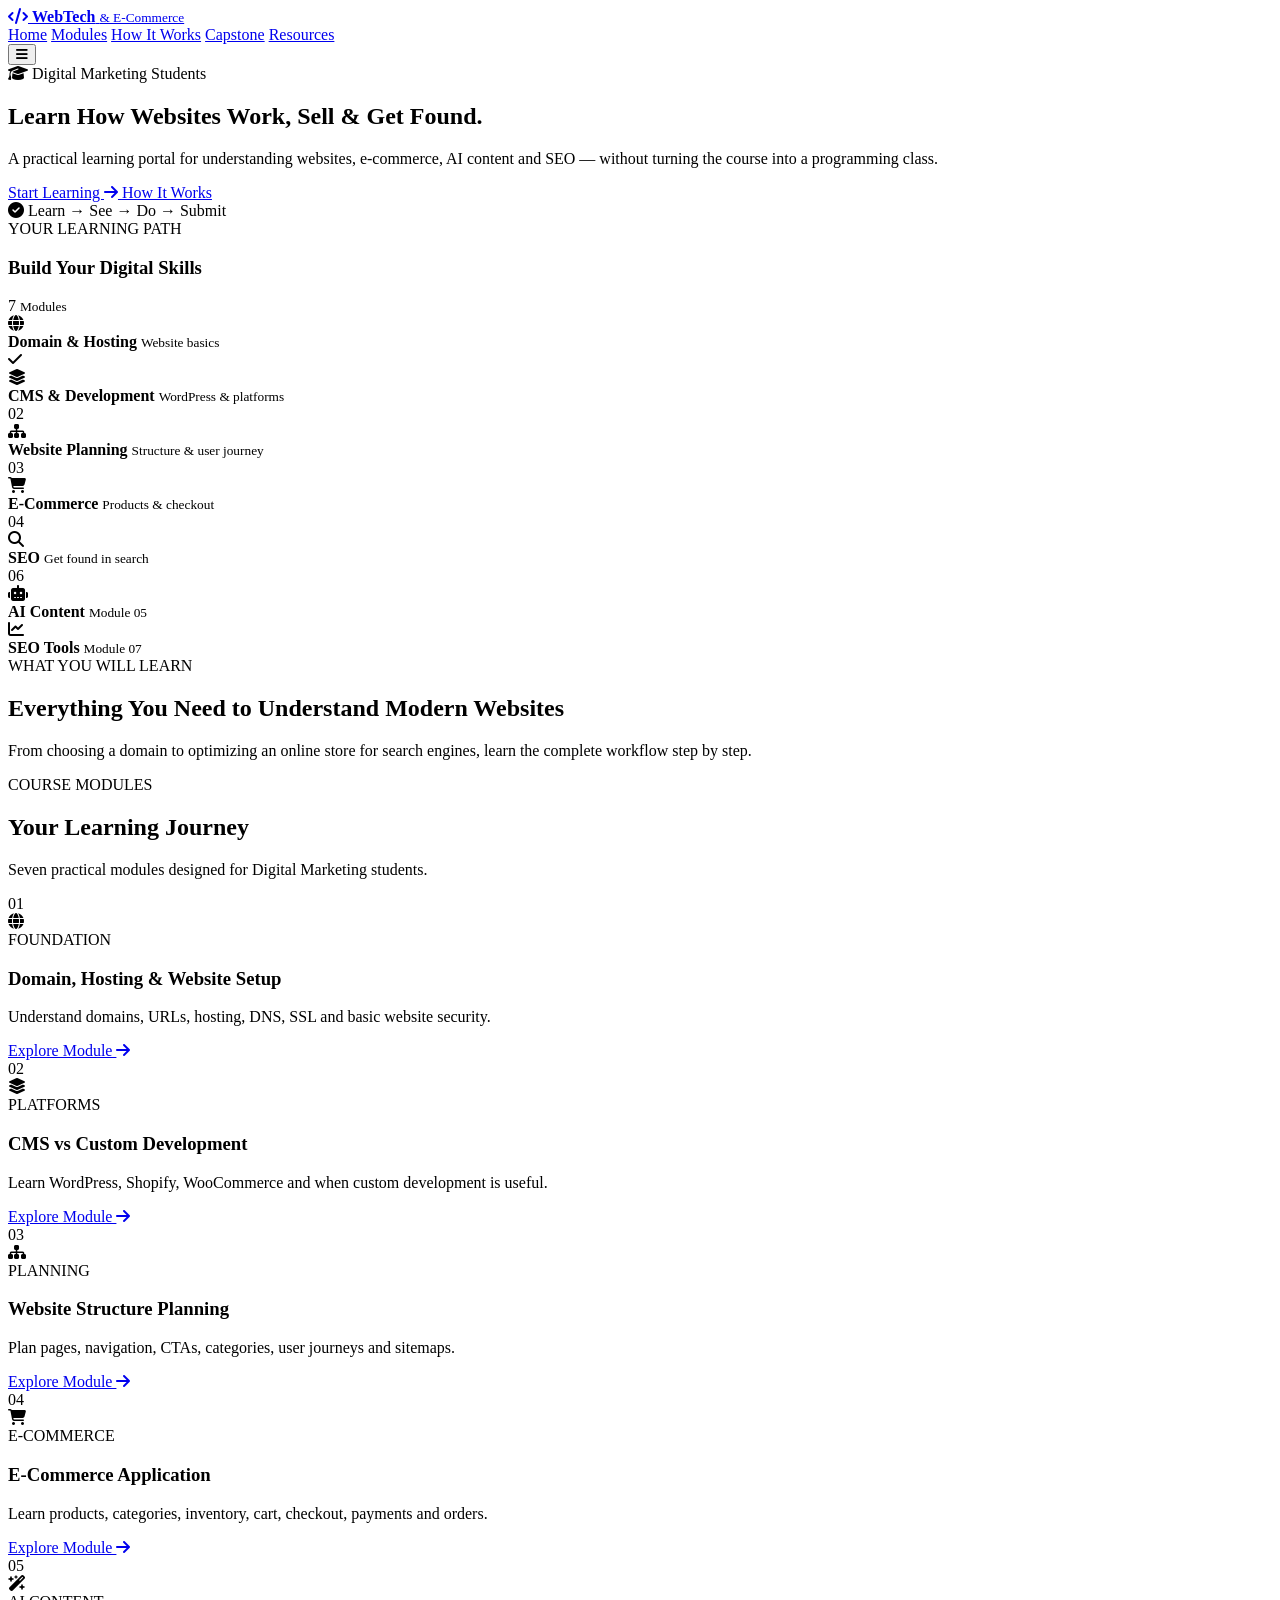
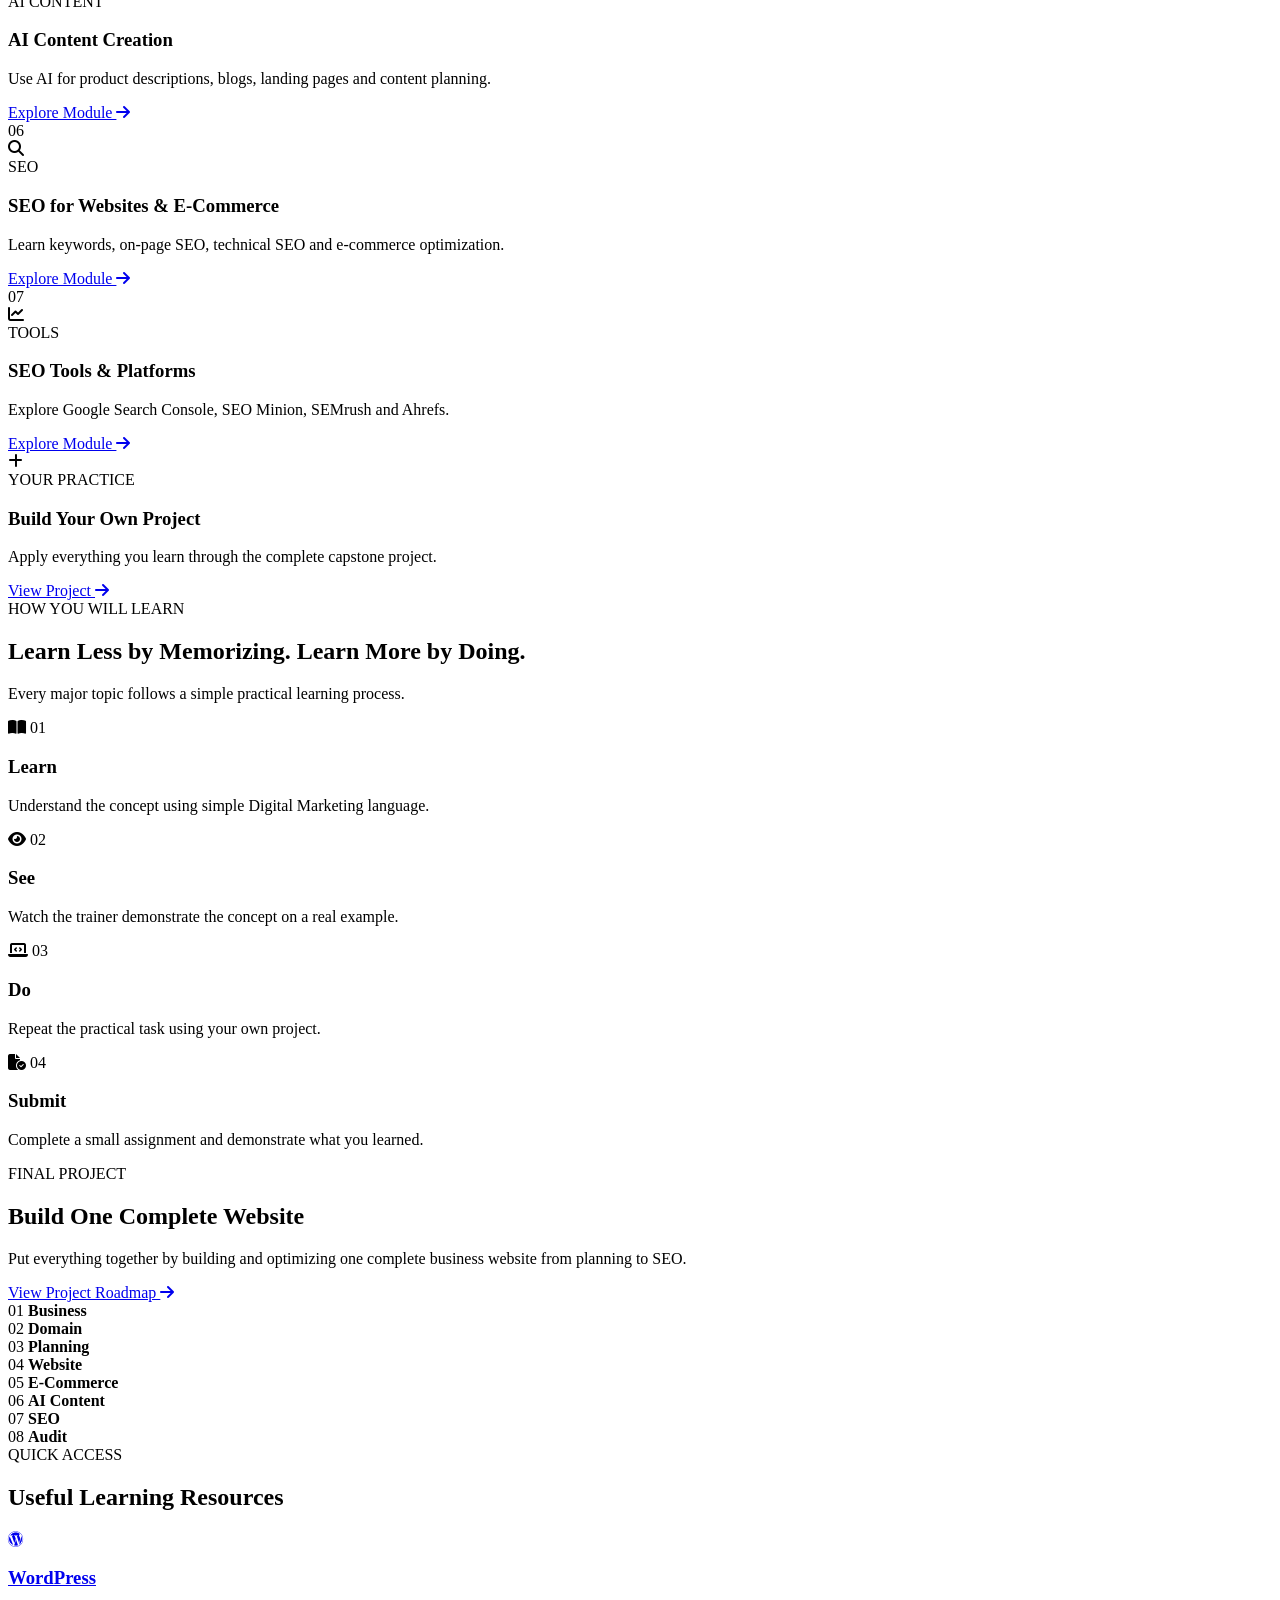
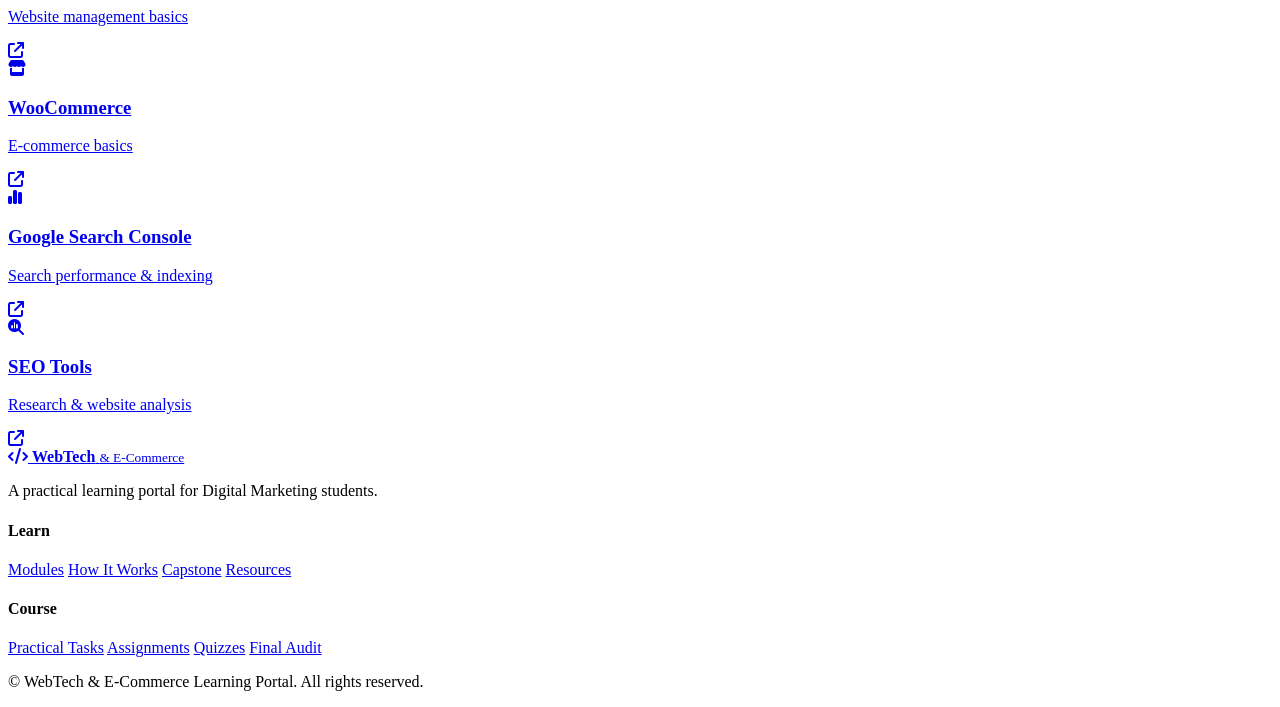
==== index.html @ 753f2073 "Add index.html for Digital Marketing Learning Portal This commit adds a new HTML file for a Digital " ====
<!DOCTYPE html>
<html lang="en">

<head>
    <meta charset="UTF-8">
    <meta name="viewport" content="width=device-width, initial-scale=1.0">

    <title>Web Technologies & E-Commerce | Digital Marketing Learning Portal</title>

    <meta name="description"
        content="A practical learning portal for Digital Marketing students covering Web Technologies, E-Commerce, AI Content, SEO and SEO Tools.">

    <meta name="keywords"
        content="web technologies, e-commerce, digital marketing, SEO, WordPress, WooCommerce, AI content">

    <meta name="author" content="Digital Marketing Training">

    <link rel="stylesheet" href="mystyle.css">

    <!-- Google Font -->
    <link rel="preconnect" href="https://fonts.googleapis.com">
    <link rel="preconnect" href="https://fonts.gstatic.com" crossorigin>
    <link
        href="https://fonts.googleapis.com/css2?family=DM+Sans:wght@400;500;600;700&family=Manrope:wght@600;700;800&display=swap"
        rel="stylesheet">

    <!-- Icons -->
    <link rel="stylesheet"
        href="https://cdnjs.cloudflare.com/ajax/libs/font-awesome/6.5.2/css/all.min.css">

</head>

<body>

    <!-- =========================
         HEADER
    ========================== -->

    <header class="site-header">

        <div class="container nav-container">

            <a href="index.html" class="logo">
                <span class="logo-icon">
                    <i class="fa-solid fa-code"></i>
                </span>

                <span>
                    <strong>WebTech</strong>
                    <small>& E-Commerce</small>
                </span>
            </a>

            <nav class="main-nav" id="mainNav">

                <a href="#home" class="active">Home</a>
                <a href="#modules">Modules</a>
                <a href="#learning-flow">How It Works</a>
                <a href="#capstone">Capstone</a>
                <a href="#resources">Resources</a>

            </nav>

            <button class="menu-toggle" id="menuToggle" aria-label="Open menu">
                <i class="fa-solid fa-bars"></i>
            </button>

        </div>

    </header>


    <main>

        <!-- =========================
             HERO
        ========================== -->

        <section class="hero" id="home">

            <div class="container hero-grid">

                <div class="hero-content">

                    <div class="eyebrow">
                        <i class="fa-solid fa-graduation-cap"></i>
                        Digital Marketing Students
                    </div>

                    <h1>
                        Learn How Websites
                        <span>Work, Sell & Get Found.</span>
                    </h1>

                    <p class="hero-description">
                        A practical learning portal for understanding websites,
                        e-commerce, AI content and SEO — without turning the
                        course into a programming class.
                    </p>

                    <div class="hero-buttons">

                        <a href="#modules" class="btn btn-primary">
                            Start Learning
                            <i class="fa-solid fa-arrow-right"></i>
                        </a>

                        <a href="#learning-flow" class="btn btn-secondary">
                            How It Works
                        </a>

                    </div>

                    <div class="hero-note">
                        <i class="fa-solid fa-circle-check"></i>
                        Learn → See → Do → Submit
                    </div>

                </div>


                <!-- Learning visual -->

                <div class="hero-visual">

                    <div class="learning-card">

                        <div class="card-top">

                            <div>
                                <span class="small-label">YOUR LEARNING PATH</span>
                                <h3>Build Your Digital Skills</h3>
                            </div>

                            <div class="progress-circle">
                                <span>7</span>
                                <small>Modules</small>
                            </div>

                        </div>


                        <div class="path-list">

                            <div class="path-item completed">
                                <span class="path-icon">
                                    <i class="fa-solid fa-globe"></i>
                                </span>

                                <div>
                                    <strong>Domain & Hosting</strong>
                                    <small>Website basics</small>
                                </div>

                                <i class="fa-solid fa-check status-icon"></i>
                            </div>


                            <div class="path-item">
                                <span class="path-icon">
                                    <i class="fa-solid fa-layer-group"></i>
                                </span>

                                <div>
                                    <strong>CMS & Development</strong>
                                    <small>WordPress & platforms</small>
                                </div>

                                <span class="number">02</span>
                            </div>


                            <div class="path-item">
                                <span class="path-icon">
                                    <i class="fa-solid fa-sitemap"></i>
                                </span>

                                <div>
                                    <strong>Website Planning</strong>
                                    <small>Structure & user journey</small>
                                </div>

                                <span class="number">03</span>
                            </div>


                            <div class="path-item">
                                <span class="path-icon">
                                    <i class="fa-solid fa-cart-shopping"></i>
                                </span>

                                <div>
                                    <strong>E-Commerce</strong>
                                    <small>Products & checkout</small>
                                </div>

                                <span class="number">04</span>
                            </div>


                            <div class="path-item">
                                <span class="path-icon">
                                    <i class="fa-solid fa-magnifying-glass"></i>
                                </span>

                                <div>
                                    <strong>SEO</strong>
                                    <small>Get found in search</small>
                                </div>

                                <span class="number">06</span>
                            </div>

                        </div>

                    </div>

                    <div class="floating-card floating-card-one">
                        <i class="fa-solid fa-robot"></i>
                        <div>
                            <strong>AI Content</strong>
                            <small>Module 05</small>
                        </div>
                    </div>

                    <div class="floating-card floating-card-two">
                        <i class="fa-solid fa-chart-line"></i>
                        <div>
                            <strong>SEO Tools</strong>
                            <small>Module 07</small>
                        </div>
                    </div>

                </div>

            </div>

        </section>


        <!-- =========================
             INTRO
        ========================== -->

        <section class="intro-section">

            <div class="container">

                <div class="section-heading centered">

                    <span class="section-label">WHAT YOU WILL LEARN</span>

                    <h2>
                        Everything You Need to Understand
                        <span>Modern Websites</span>
                    </h2>

                    <p>
                        From choosing a domain to optimizing an online store
                        for search engines, learn the complete workflow
                        step by step.
                    </p>

                </div>

            </div>

        </section>


        <!-- =========================
             MODULES
        ========================== -->

        <section class="modules-section" id="modules">

            <div class="container">

                <div class="section-heading">

                    <div>
                        <span class="section-label">COURSE MODULES</span>

                        <h2>
                            Your Learning
                            <span>Journey</span>
                        </h2>
                    </div>

                    <p>
                        Seven practical modules designed for Digital Marketing
                        students.
                    </p>

                </div>


                <div class="modules-grid">


                    <!-- Module 01 -->

                    <article class="module-card">

                        <div class="module-number">01</div>

                        <div class="module-icon blue">
                            <i class="fa-solid fa-globe"></i>
                        </div>

                        <span class="module-tag">FOUNDATION</span>

                        <h3>Domain, Hosting & Website Setup</h3>

                        <p>
                            Understand domains, URLs, hosting, DNS, SSL
                            and basic website security.
                        </p>

                        <a href="#" class="module-link">
                            Explore Module
                            <i class="fa-solid fa-arrow-right"></i>
                        </a>

                    </article>


                    <!-- Module 02 -->

                    <article class="module-card">

                        <div class="module-number">02</div>

                        <div class="module-icon purple">
                            <i class="fa-solid fa-layer-group"></i>
                        </div>

                        <span class="module-tag">PLATFORMS</span>

                        <h3>CMS vs Custom Development</h3>

                        <p>
                            Learn WordPress, Shopify, WooCommerce and
                            when custom development is useful.
                        </p>

                        <a href="#" class="module-link">
                            Explore Module
                            <i class="fa-solid fa-arrow-right"></i>
                        </a>

                    </article>


                    <!-- Module 03 -->

                    <article class="module-card">

                        <div class="module-number">03</div>

                        <div class="module-icon green">
                            <i class="fa-solid fa-sitemap"></i>
                        </div>

                        <span class="module-tag">PLANNING</span>

                        <h3>Website Structure Planning</h3>

                        <p>
                            Plan pages, navigation, CTAs, categories,
                            user journeys and sitemaps.
                        </p>

                        <a href="#" class="module-link">
                            Explore Module
                            <i class="fa-solid fa-arrow-right"></i>
                        </a>

                    </article>


                    <!-- Module 04 -->

                    <article class="module-card">

                        <div class="module-number">04</div>

                        <div class="module-icon orange">
                            <i class="fa-solid fa-cart-shopping"></i>
                        </div>

                        <span class="module-tag">E-COMMERCE</span>

                        <h3>E-Commerce Application</h3>

                        <p>
                            Learn products, categories, inventory, cart,
                            checkout, payments and orders.
                        </p>

                        <a href="#" class="module-link">
                            Explore Module
                            <i class="fa-solid fa-arrow-right"></i>
                        </a>

                    </article>


                    <!-- Module 05 -->

                    <article class="module-card">

                        <div class="module-number">05</div>

                        <div class="module-icon pink">
                            <i class="fa-solid fa-wand-magic-sparkles"></i>
                        </div>

                        <span class="module-tag">AI CONTENT</span>

                        <h3>AI Content Creation</h3>

                        <p>
                            Use AI for product descriptions, blogs,
                            landing pages and content planning.
                        </p>

                        <a href="#" class="module-link">
                            Explore Module
                            <i class="fa-solid fa-arrow-right"></i>
                        </a>

                    </article>


                    <!-- Module 06 -->

                    <article class="module-card">

                        <div class="module-number">06</div>

                        <div class="module-icon teal">
                            <i class="fa-solid fa-magnifying-glass"></i>
                        </div>

                        <span class="module-tag">SEO</span>

                        <h3>SEO for Websites & E-Commerce</h3>

                        <p>
                            Learn keywords, on-page SEO, technical SEO
                            and e-commerce optimization.
                        </p>

                        <a href="#" class="module-link">
                            Explore Module
                            <i class="fa-solid fa-arrow-right"></i>
                        </a>

                    </article>


                    <!-- Module 07 -->

                    <article class="module-card">

                        <div class="module-number">07</div>

                        <div class="module-icon dark-blue">
                            <i class="fa-solid fa-chart-line"></i>
                        </div>

                        <span class="module-tag">TOOLS</span>

                        <h3>SEO Tools & Platforms</h3>

                        <p>
                            Explore Google Search Console, SEO Minion,
                            SEMrush and Ahrefs.
                        </p>

                        <a href="#" class="module-link">
                            Explore Module
                            <i class="fa-solid fa-arrow-right"></i>
                        </a>

                    </article>


                    <!-- Coming Soon -->

                    <article class="module-card coming-soon">

                        <div class="module-icon light">
                            <i class="fa-solid fa-plus"></i>
                        </div>

                        <span class="module-tag">YOUR PRACTICE</span>

                        <h3>Build Your Own Project</h3>

                        <p>
                            Apply everything you learn through the
                            complete capstone project.
                        </p>

                        <a href="#capstone" class="module-link">
                            View Project
                            <i class="fa-solid fa-arrow-right"></i>
                        </a>

                    </article>

                </div>

            </div>

        </section>


        <!-- =========================
             LEARNING FLOW
        ========================== -->

        <section class="learning-flow" id="learning-flow">

            <div class="container">

                <div class="section-heading centered">

                    <span class="section-label">HOW YOU WILL LEARN</span>

                    <h2>
                        Learn Less by Memorizing.
                        <span>Learn More by Doing.</span>
                    </h2>

                    <p>
                        Every major topic follows a simple practical
                        learning process.
                    </p>

                </div>


                <div class="flow-grid">

                    <div class="flow-item">

                        <div class="flow-icon">
                            <i class="fa-solid fa-book-open"></i>
                            <span>01</span>
                        </div>

                        <h3>Learn</h3>

                        <p>
                            Understand the concept using simple
                            Digital Marketing language.
                        </p>

                    </div>


                    <div class="flow-line"></div>


                    <div class="flow-item">

                        <div class="flow-icon">
                            <i class="fa-solid fa-eye"></i>
                            <span>02</span>
                        </div>

                        <h3>See</h3>

                        <p>
                            Watch the trainer demonstrate the
                            concept on a real example.
                        </p>

                    </div>


                    <div class="flow-line"></div>


                    <div class="flow-item">

                        <div class="flow-icon">
                            <i class="fa-solid fa-laptop-code"></i>
                            <span>03</span>
                        </div>

                        <h3>Do</h3>

                        <p>
                            Repeat the practical task using
                            your own project.
                        </p>

                    </div>


                    <div class="flow-line"></div>


                    <div class="flow-item">

                        <div class="flow-icon">
                            <i class="fa-solid fa-file-circle-check"></i>
                            <span>04</span>
                        </div>

                        <h3>Submit</h3>

                        <p>
                            Complete a small assignment and
                            demonstrate what you learned.
                        </p>

                    </div>

                </div>

            </div>

        </section>


        <!-- =========================
             CAPSTONE
        ========================== -->

        <section class="capstone-section" id="capstone">

            <div class="container">

                <div class="capstone-box">

                    <div class="capstone-content">

                        <span class="section-label">
                            FINAL PROJECT
                        </span>

                        <h2>
                            Build One Complete
                            <span>Website</span>
                        </h2>

                        <p>
                            Put everything together by building and
                            optimizing one complete business website
                            from planning to SEO.
                        </p>

                        <a href="#" class="btn btn-primary">
                            View Project Roadmap
                            <i class="fa-solid fa-arrow-right"></i>
                        </a>

                    </div>


                    <div class="roadmap">

                        <div class="roadmap-item active">
                            <span>01</span>
                            <strong>Business</strong>
                        </div>

                        <div class="roadmap-item">
                            <span>02</span>
                            <strong>Domain</strong>
                        </div>

                        <div class="roadmap-item">
                            <span>03</span>
                            <strong>Planning</strong>
                        </div>

                        <div class="roadmap-item">
                            <span>04</span>
                            <strong>Website</strong>
                        </div>

                        <div class="roadmap-item">
                            <span>05</span>
                            <strong>E-Commerce</strong>
                        </div>

                        <div class="roadmap-item">
                            <span>06</span>
                            <strong>AI Content</strong>
                        </div>

                        <div class="roadmap-item">
                            <span>07</span>
                            <strong>SEO</strong>
                        </div>

                        <div class="roadmap-item">
                            <span>08</span>
                            <strong>Audit</strong>
                        </div>

                    </div>

                </div>

            </div>

        </section>


        <!-- =========================
             RESOURCES
        ========================== -->

        <section class="resources-section" id="resources">

            <div class="container">

                <div class="section-heading centered">

                    <span class="section-label">QUICK ACCESS</span>

                    <h2>
                        Useful Learning
                        <span>Resources</span>
                    </h2>

                </div>


                <div class="resources-grid">

                    <a href="#" class="resource-card">

                        <div class="resource-icon">
                            <i class="fa-brands fa-wordpress"></i>
                        </div>

                        <div>
                            <h3>WordPress</h3>
                            <p>Website management basics</p>
                        </div>

                        <i class="fa-solid fa-arrow-up-right-from-square"></i>

                    </a>


                    <a href="#" class="resource-card">

                        <div class="resource-icon">
                            <i class="fa-solid fa-store"></i>
                        </div>

                        <div>
                            <h3>WooCommerce</h3>
                            <p>E-commerce basics</p>
                        </div>

                        <i class="fa-solid fa-arrow-up-right-from-square"></i>

                    </a>


                    <a href="#" class="resource-card">

                        <div class="resource-icon">
                            <i class="fa-solid fa-chart-simple"></i>
                        </div>

                        <div>
                            <h3>Google Search Console</h3>
                            <p>Search performance & indexing</p>
                        </div>

                        <i class="fa-solid fa-arrow-up-right-from-square"></i>

                    </a>


                    <a href="#" class="resource-card">

                        <div class="resource-icon">
                            <i class="fa-solid fa-magnifying-glass-chart"></i>
                        </div>

                        <div>
                            <h3>SEO Tools</h3>
                            <p>Research & website analysis</p>
                        </div>

                        <i class="fa-solid fa-arrow-up-right-from-square"></i>

                    </a>

                </div>

            </div>

        </section>

    </main>


    <!-- =========================
         FOOTER
    ========================== -->

    <footer class="site-footer">

        <div class="container footer-content">

            <div class="footer-brand">

                <a href="index.html" class="logo">

                    <span class="logo-icon">
                        <i class="fa-solid fa-code"></i>
                    </span>

                    <span>
                        <strong>WebTech</strong>
                        <small>& E-Commerce</small>
                    </span>

                </a>

                <p>
                    A practical learning portal for Digital Marketing
                    students.
                </p>

            </div>


            <div class="footer-links">

                <h4>Learn</h4>

                <a href="#modules">Modules</a>
                <a href="#learning-flow">How It Works</a>
                <a href="#capstone">Capstone</a>
                <a href="#resources">Resources</a>

            </div>


            <div class="footer-links">

                <h4>Course</h4>

                <a href="#">Practical Tasks</a>
                <a href="#">Assignments</a>
                <a href="#">Quizzes</a>
                <a href="#">Final Audit</a>

            </div>

        </div>


        <div class="footer-bottom">

            <div class="container">

                <p>
                    © <span id="currentYear"></span>
                    WebTech & E-Commerce Learning Portal.
                    All rights reserved.
                </p>

            </div>

        </div>

    </footer>


    <script src="myscript.js"></script>

</body>

</html>
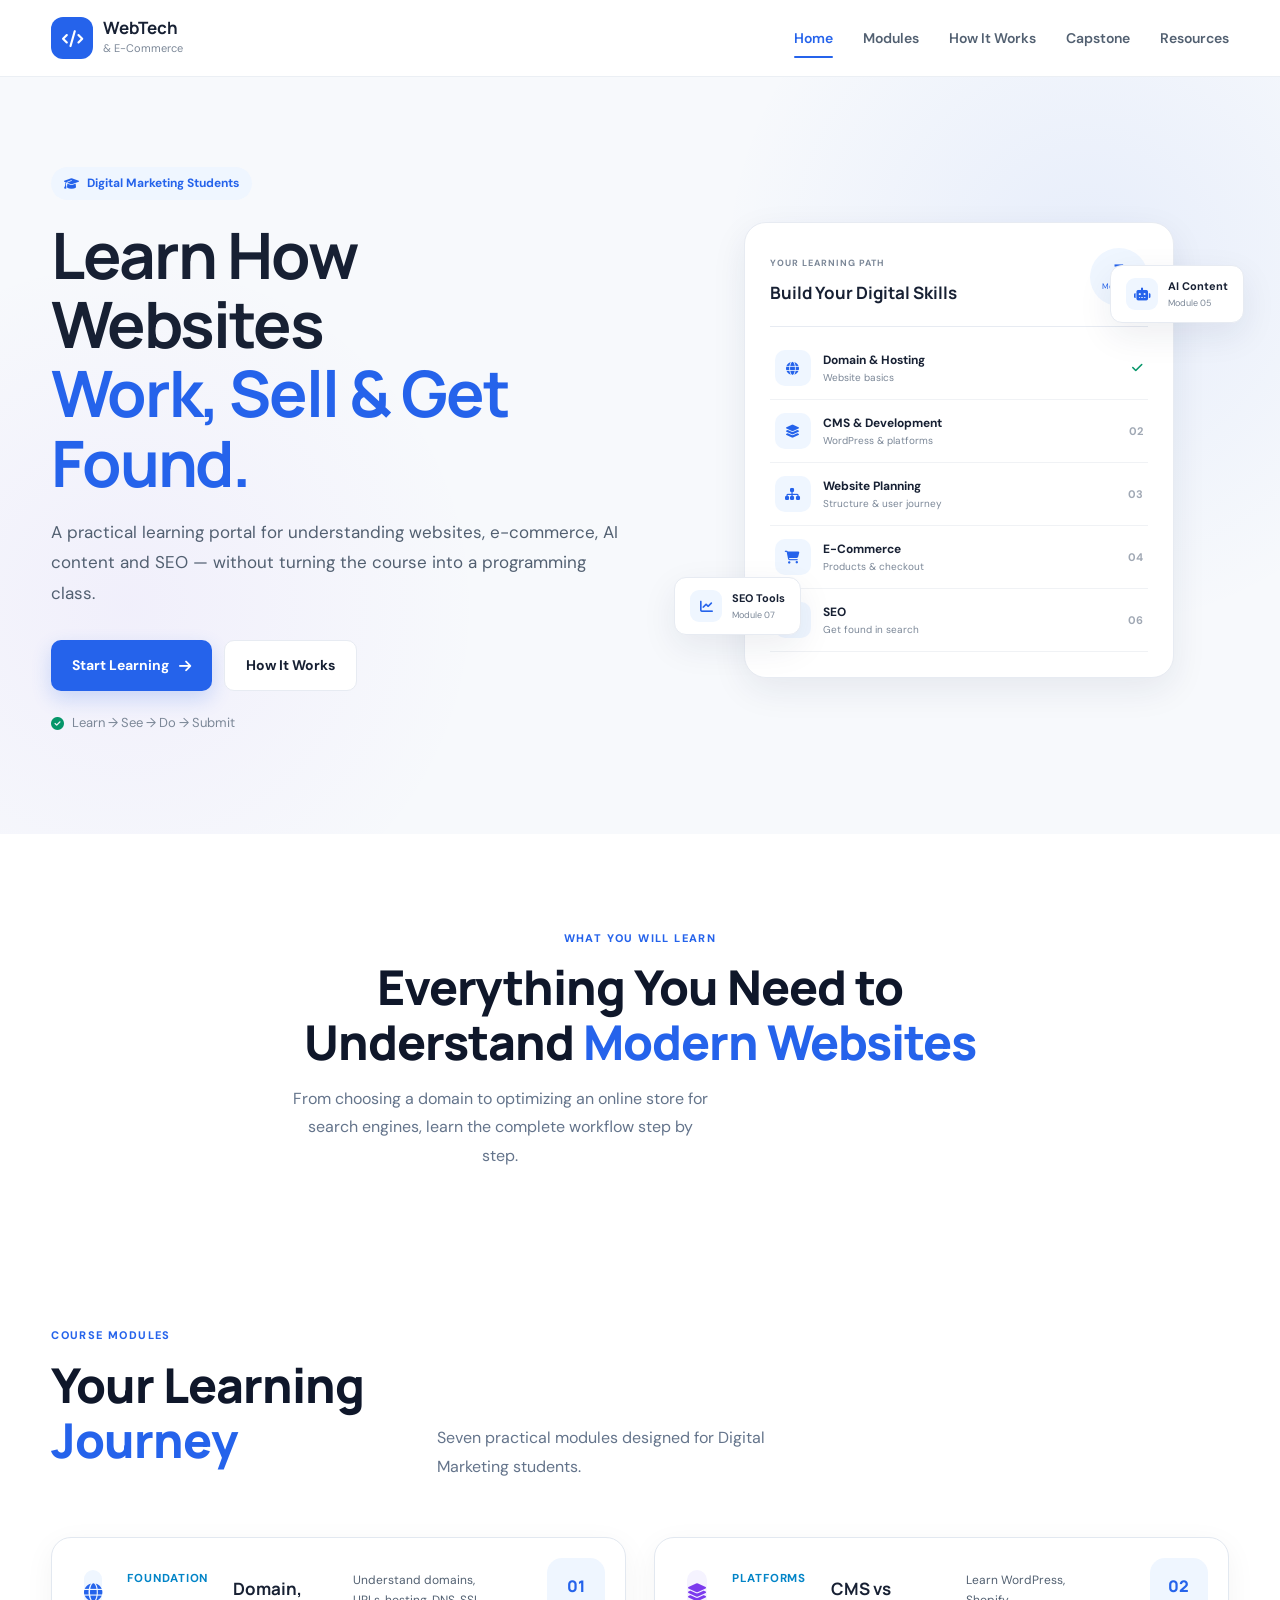
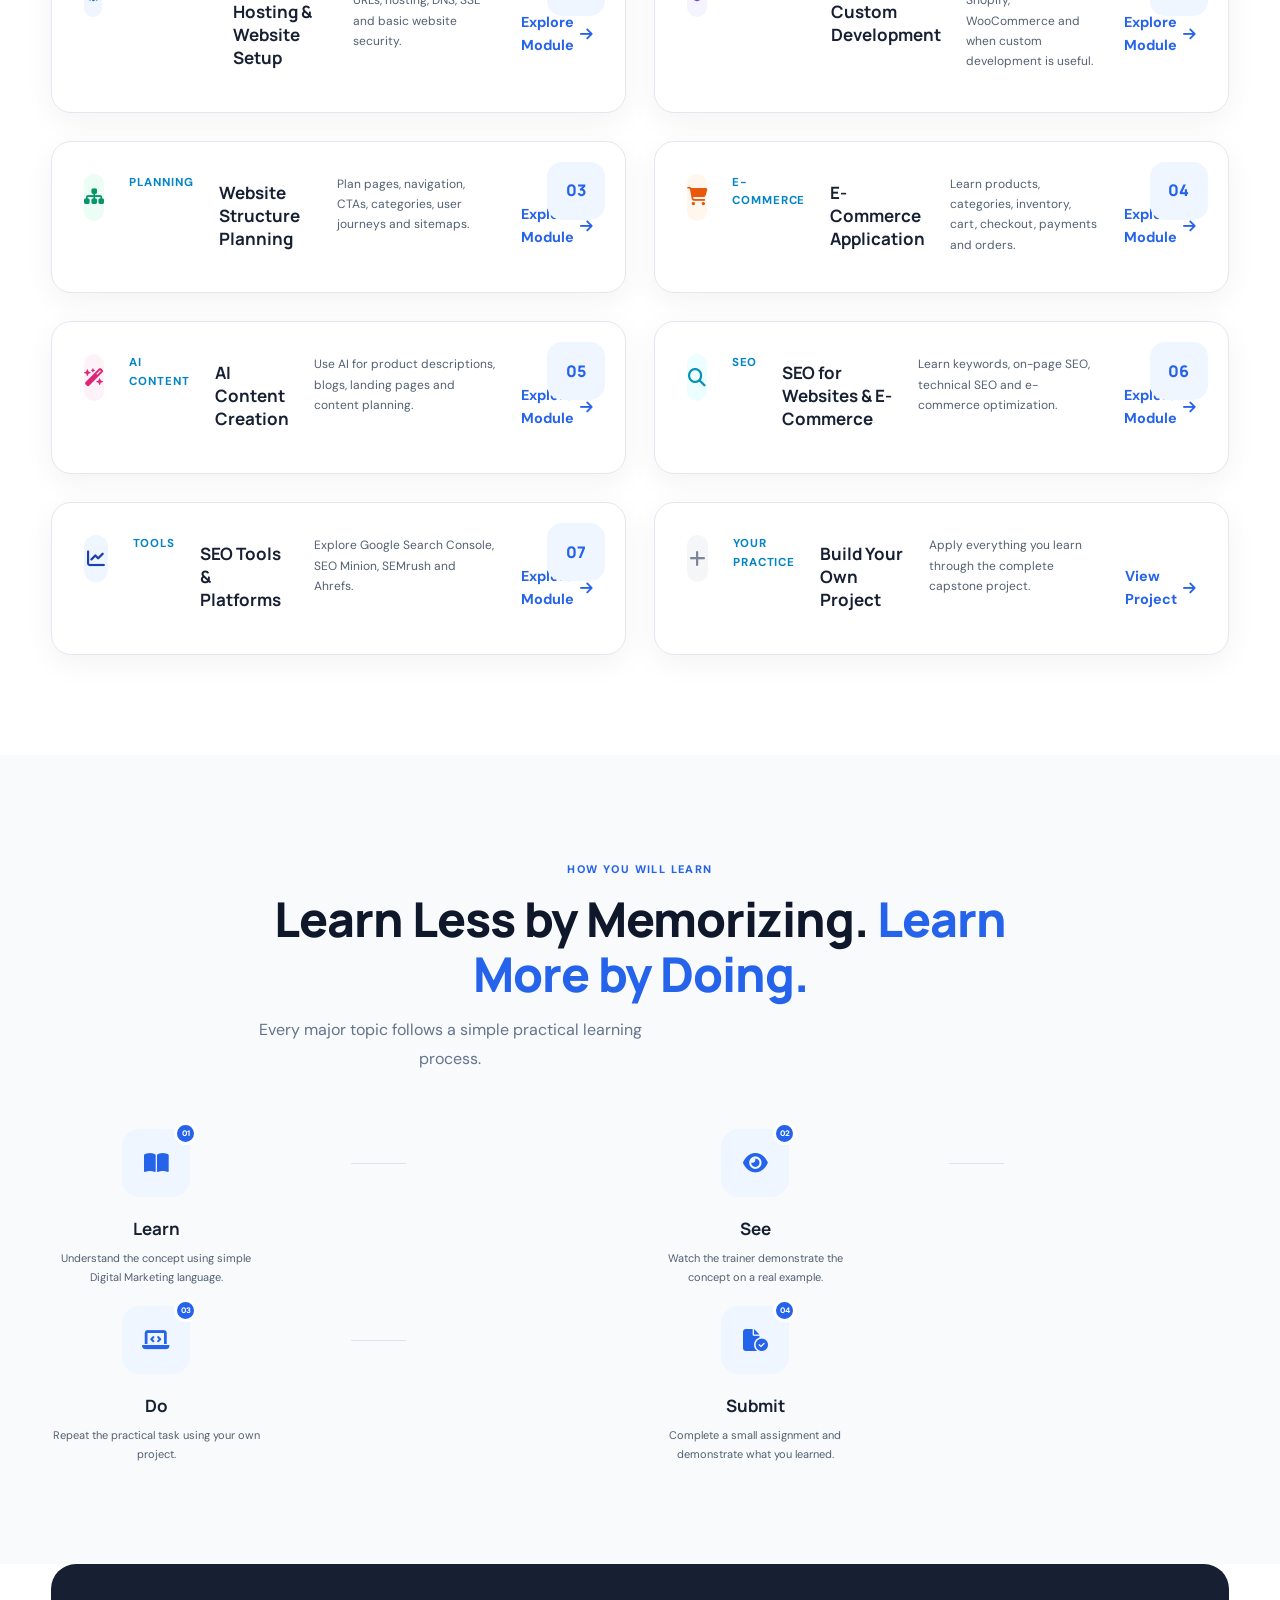
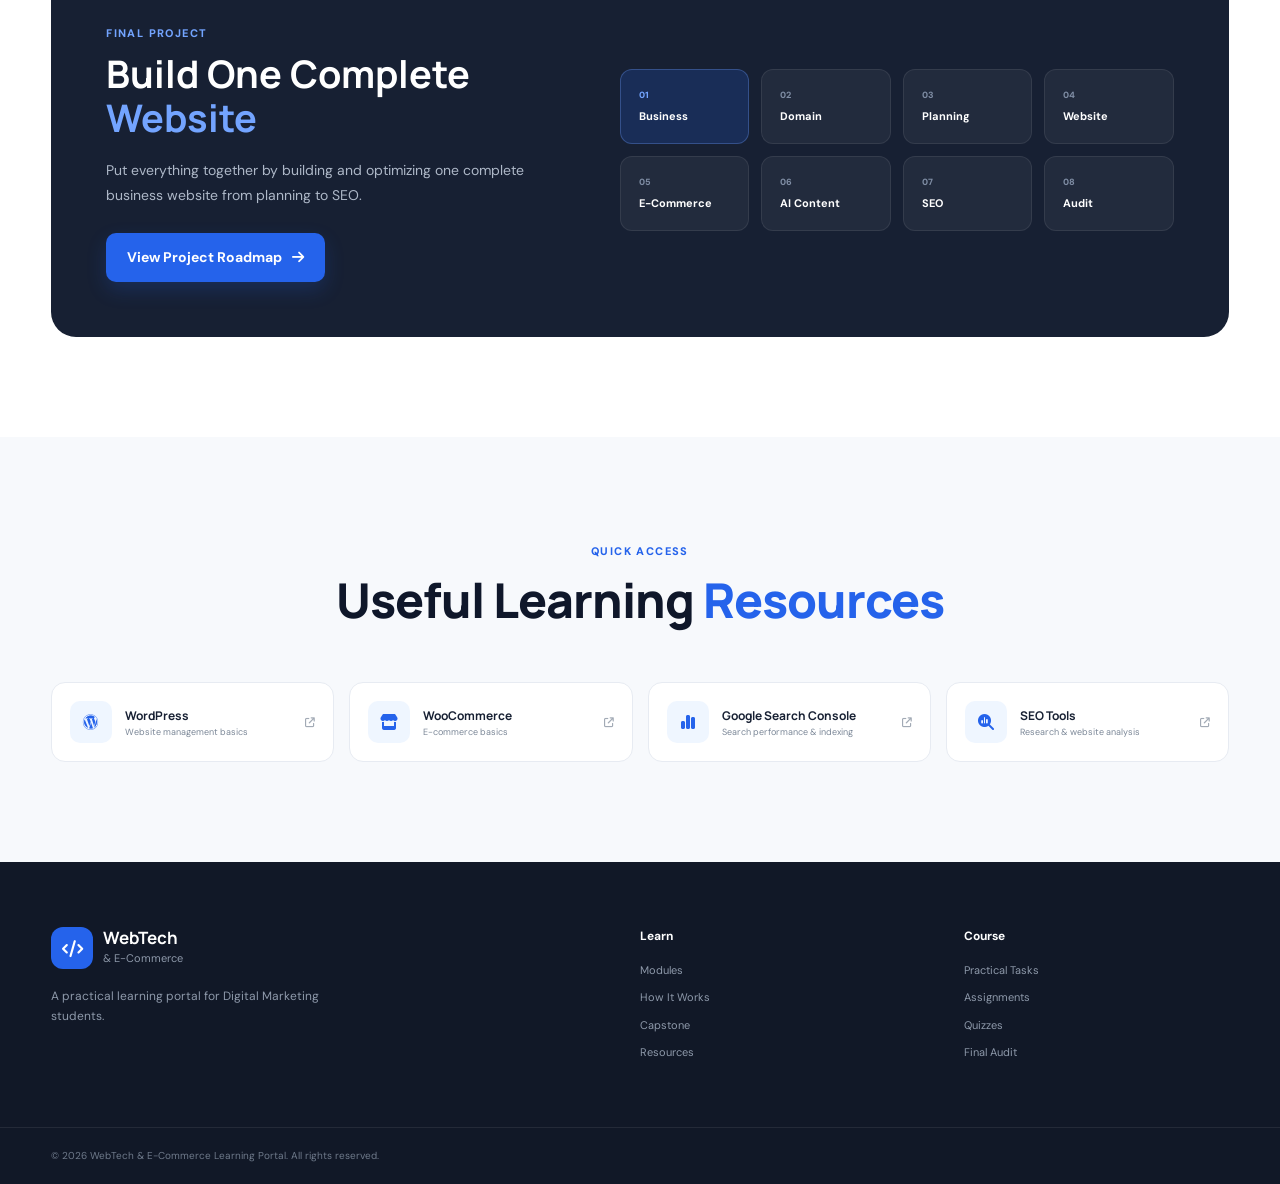
==== commit 02685b6f: "Update index.html" ====
--- a/index.html
+++ b/index.html
@@ -317,7 +317,7 @@
                             and basic website security.
                         </p>
 
-                        <a href="#" class="module-link">
+                        <a href="modules.html" class="module-link">
                             Explore Module
                             <i class="fa-solid fa-arrow-right"></i>
                         </a>
--- a/mystyle.css
+++ b/mystyle.css
@@ -0,0 +1,1768 @@
+/* ==========================================
+   ROOT
+========================================== */
+
+:root {
+    --primary: #2563eb;
+    --primary-dark: #1d4ed8;
+    --primary-light: #eff6ff;
+
+    --text-dark: #172033;
+    --text: #526071;
+    --text-light: #7b8797;
+
+    --white: #ffffff;
+    --background: #f7f9fc;
+    --border: #e7ebf2;
+
+    --blue: #2563eb;
+    --purple: #7c3aed;
+    --green: #059669;
+    --orange: #ea580c;
+    --pink: #db2777;
+    --teal: #0891b2;
+
+    --shadow: 0 12px 35px rgba(24, 39, 75, 0.08);
+    --shadow-hover: 0 18px 45px rgba(24, 39, 75, 0.13);
+
+    --radius: 18px;
+}
+
+
+/* ==========================================
+   RESET
+========================================== */
+
+* {
+    margin: 0;
+    padding: 0;
+    box-sizing: border-box;
+}
+
+html {
+    scroll-behavior: smooth;
+}
+
+body {
+    font-family: "DM Sans", sans-serif;
+    color: var(--text-dark);
+    background: var(--white);
+    line-height: 1.6;
+}
+
+a {
+    text-decoration: none;
+    color: inherit;
+}
+
+button {
+    font-family: inherit;
+}
+
+.container {
+    width: min(1180px, 92%);
+    margin: auto;
+}
+
+
+/* ==========================================
+   HEADER
+========================================== */
+
+.site-header {
+    position: sticky;
+    top: 0;
+    z-index: 1000;
+
+    background: rgba(255, 255, 255, 0.94);
+    backdrop-filter: blur(15px);
+
+    border-bottom: 1px solid rgba(231, 235, 242, 0.8);
+}
+
+.nav-container {
+    height: 76px;
+
+    display: flex;
+    align-items: center;
+    justify-content: space-between;
+}
+
+
+/* Logo */
+
+.logo {
+    display: flex;
+    align-items: center;
+    gap: 10px;
+
+    color: var(--text-dark);
+}
+
+.logo-icon {
+    width: 42px;
+    height: 42px;
+
+    display: flex;
+    align-items: center;
+    justify-content: center;
+
+    background: var(--primary);
+    color: white;
+
+    border-radius: 12px;
+
+    font-size: 17px;
+}
+
+.logo strong {
+    display: block;
+
+    font-family: "Manrope", sans-serif;
+    font-size: 17px;
+    line-height: 1.1;
+}
+
+.logo small {
+    display: block;
+
+    color: var(--text-light);
+    font-size: 11px;
+    margin-top: 2px;
+}
+
+
+/* Navigation */
+
+.main-nav {
+    display: flex;
+    align-items: center;
+    gap: 30px;
+}
+
+.main-nav a {
+    position: relative;
+
+    color: var(--text);
+    font-size: 14px;
+    font-weight: 600;
+
+    transition: 0.25s ease;
+}
+
+.main-nav a:hover,
+.main-nav a.active {
+    color: var(--primary);
+}
+
+.main-nav a.active::after {
+    content: "";
+
+    position: absolute;
+    left: 0;
+    right: 0;
+    bottom: -9px;
+
+    height: 2px;
+
+    background: var(--primary);
+    border-radius: 10px;
+}
+
+.menu-toggle {
+    display: none;
+
+    border: none;
+    background: transparent;
+
+    font-size: 22px;
+    color: var(--text-dark);
+
+    cursor: pointer;
+}
+
+
+/* ==========================================
+   HERO
+========================================== */
+
+.hero {
+    padding: 90px 0 100px;
+
+    background:
+        radial-gradient(circle at 85% 25%, rgba(37, 99, 235, 0.08), transparent 30%),
+        radial-gradient(circle at 10% 70%, rgba(124, 58, 237, 0.05), transparent 28%),
+        var(--background);
+
+    overflow: hidden;
+}
+
+.hero-grid {
+    display: grid;
+    grid-template-columns: 1fr 0.95fr;
+    align-items: center;
+    gap: 70px;
+}
+
+.eyebrow {
+    display: inline-flex;
+    align-items: center;
+    gap: 8px;
+
+    padding: 7px 13px;
+
+    border-radius: 30px;
+
+    background: var(--primary-light);
+    color: var(--primary);
+
+    font-size: 12px;
+    font-weight: 700;
+}
+
+.hero h1 {
+    max-width: 650px;
+
+    margin: 20px 0;
+
+    font-family: "Manrope", sans-serif;
+    font-size: clamp(42px, 5vw, 64px);
+    line-height: 1.08;
+    letter-spacing: -2px;
+}
+
+.hero h1 span {
+    display: block;
+    color: var(--primary);
+}
+
+.hero-description {
+    max-width: 600px;
+
+    color: var(--text);
+    font-size: 17px;
+    line-height: 1.8;
+}
+
+.hero-buttons {
+    display: flex;
+    gap: 12px;
+
+    margin-top: 32px;
+}
+
+.btn {
+    display: inline-flex;
+    align-items: center;
+    justify-content: center;
+    gap: 10px;
+
+    padding: 13px 21px;
+
+    border-radius: 10px;
+
+    font-size: 14px;
+    font-weight: 700;
+
+    transition: 0.25s ease;
+}
+
+.btn-primary {
+    background: var(--primary);
+    color: white;
+
+    box-shadow: 0 8px 20px rgba(37, 99, 235, 0.2);
+}
+
+.btn-primary:hover {
+    background: var(--primary-dark);
+    transform: translateY(-2px);
+}
+
+.btn-secondary {
+    background: white;
+    color: var(--text-dark);
+
+    border: 1px solid var(--border);
+}
+
+.btn-secondary:hover {
+    border-color: var(--primary);
+    color: var(--primary);
+}
+
+.hero-note {
+    display: flex;
+    align-items: center;
+    gap: 8px;
+
+    margin-top: 22px;
+
+    color: var(--text-light);
+    font-size: 13px;
+}
+
+.hero-note i {
+    color: var(--green);
+}
+
+
+/* ==========================================
+   HERO VISUAL
+========================================== */
+
+.hero-visual {
+    position: relative;
+
+    min-height: 500px;
+
+    display: flex;
+    align-items: center;
+    justify-content: center;
+}
+
+.learning-card {
+    width: min(430px, 100%);
+
+    padding: 25px;
+
+    background: white;
+
+    border: 1px solid var(--border);
+    border-radius: 22px;
+
+    box-shadow: var(--shadow);
+}
+
+.card-top {
+    display: flex;
+    align-items: center;
+    justify-content: space-between;
+
+    padding-bottom: 20px;
+
+    border-bottom: 1px solid var(--border);
+}
+
+.small-label {
+    color: var(--text-light);
+
+    font-size: 9px;
+    font-weight: 700;
+    letter-spacing: 1px;
+}
+
+.card-top h3 {
+    margin-top: 5px;
+
+    font-family: "Manrope", sans-serif;
+    font-size: 17px;
+}
+
+.progress-circle {
+    width: 58px;
+    height: 58px;
+
+    display: flex;
+    flex-direction: column;
+    align-items: center;
+    justify-content: center;
+
+    background: var(--primary-light);
+
+    border-radius: 50%;
+
+    color: var(--primary);
+}
+
+.progress-circle span {
+    font-size: 18px;
+    font-weight: 800;
+    line-height: 1;
+}
+
+.progress-circle small {
+    font-size: 8px;
+}
+
+
+/* Path */
+
+.path-list {
+    padding-top: 10px;
+}
+
+.path-item {
+    display: flex;
+    align-items: center;
+    gap: 12px;
+
+    padding: 13px 5px;
+
+    border-bottom: 1px solid #f0f2f5;
+}
+
+.path-icon {
+    width: 36px;
+    height: 36px;
+
+    flex-shrink: 0;
+
+    display: flex;
+    align-items: center;
+    justify-content: center;
+
+    background: var(--primary-light);
+    color: var(--primary);
+
+    border-radius: 10px;
+
+    font-size: 13px;
+}
+
+.path-item div:nth-child(2) {
+    flex: 1;
+}
+
+.path-item strong {
+    display: block;
+
+    font-size: 12px;
+}
+
+.path-item small {
+    display: block;
+
+    color: var(--text-light);
+    font-size: 10px;
+}
+
+.status-icon {
+    color: var(--green);
+    font-size: 12px;
+}
+
+.number {
+    color: #a0a8b4;
+    font-size: 11px;
+    font-weight: 700;
+}
+
+
+/* Floating cards */
+
+.floating-card {
+    position: absolute;
+
+    display: flex;
+    align-items: center;
+    gap: 10px;
+
+    padding: 12px 15px;
+
+    background: white;
+
+    border: 1px solid var(--border);
+    border-radius: 12px;
+
+    box-shadow: var(--shadow);
+
+    animation: float 4s ease-in-out infinite;
+}
+
+.floating-card i {
+    width: 32px;
+    height: 32px;
+
+    display: flex;
+    align-items: center;
+    justify-content: center;
+
+    border-radius: 9px;
+
+    background: var(--primary-light);
+    color: var(--primary);
+
+    font-size: 13px;
+}
+
+.floating-card strong {
+    display: block;
+    font-size: 11px;
+}
+
+.floating-card small {
+    display: block;
+    color: var(--text-light);
+    font-size: 9px;
+}
+
+.floating-card-one {
+    top: 65px;
+    right: -15px;
+}
+
+.floating-card-two {
+    bottom: 65px;
+    left: -15px;
+
+    animation-delay: 1.5s;
+}
+
+@keyframes float {
+    0%,
+    100% {
+        transform: translateY(0);
+    }
+
+    50% {
+        transform: translateY(-8px);
+    }
+}
+
+
+/* ==========================================
+   SECTION COMMON
+========================================== */
+
+section {
+    scroll-margin-top: 80px;
+}
+
+.section-heading {
+    margin-bottom: 45px;
+
+    display: flex;
+    align-items: flex-end;
+    justify-content: space-between;
+    gap: 30px;
+}
+
+.section-heading.centered {
+    display: block;
+    text-align: center;
+    max-width: 700px;
+    margin-left: auto;
+    margin-right: auto;
+}
+
+.section-label {
+    display: inline-block;
+
+    color: var(--primary);
+
+    font-size: 11px;
+    font-weight: 800;
+    letter-spacing: 1.4px;
+}
+
+.section-heading h2 {
+    margin-top: 8px;
+
+    font-family: "Manrope", sans-serif;
+    font-size: clamp(30px, 4vw, 43px);
+    line-height: 1.15;
+    letter-spacing: -1px;
+}
+
+.section-heading h2 span {
+    color: var(--primary);
+}
+
+.section-heading p {
+    max-width: 420px;
+
+    color: var(--text);
+    font-size: 14px;
+}
+
+
+/* ==========================================
+   INTRO
+========================================== */
+
+.intro-section {
+    padding: 90px 0 50px;
+}
+
+.intro-section .section-heading {
+    margin-bottom: 0;
+}
+
+
+/* ==========================================
+   MODULES
+========================================== */
+
+.modules-section {
+    padding: 50px 0 100px;
+    background: var(--background);
+}
+
+.modules-grid {
+    display: grid;
+
+    grid-template-columns: repeat(4, 1fr);
+
+    gap: 18px;
+}
+
+.module-card {
+    position: relative;
+
+    padding: 25px;
+
+    background: white;
+
+    border: 1px solid var(--border);
+    border-radius: var(--radius);
+
+    transition: 0.3s ease;
+}
+
+.module-card:hover {
+    transform: translateY(-5px);
+    box-shadow: var(--shadow-hover);
+    border-color: #d7e2f5;
+}
+
+.module-number {
+    position: absolute;
+
+    top: 20px;
+    right: 20px;
+
+    color: #d9dee7;
+
+    font-size: 11px;
+    font-weight: 800;
+}
+
+.module-icon {
+    width: 47px;
+    height: 47px;
+
+    display: flex;
+    align-items: center;
+    justify-content: center;
+
+    margin-bottom: 20px;
+
+    border-radius: 13px;
+
+    font-size: 18px;
+}
+
+.module-icon.blue {
+    background: #eff6ff;
+    color: var(--blue);
+}
+
+.module-icon.purple {
+    background: #f5f3ff;
+    color: var(--purple);
+}
+
+.module-icon.green {
+    background: #ecfdf5;
+    color: var(--green);
+}
+
+.module-icon.orange {
+    background: #fff7ed;
+    color: var(--orange);
+}
+
+.module-icon.pink {
+    background: #fdf2f8;
+    color: var(--pink);
+}
+
+.module-icon.teal {
+    background: #ecfeff;
+    color: var(--teal);
+}
+
+.module-icon.dark-blue {
+    background: #eff6ff;
+    color: #1e40af;
+}
+
+.module-icon.light {
+    background: #f4f6f8;
+    color: #7b8797;
+}
+
+.module-tag {
+    color: var(--text-light);
+
+    font-size: 9px;
+    font-weight: 800;
+    letter-spacing: 1px;
+}
+
+.module-card h3 {
+    margin: 8px 0 10px;
+
+    font-family: "Manrope", sans-serif;
+    font-size: 17px;
+    line-height: 1.35;
+}
+
+.module-card p {
+    min-height: 75px;
+
+    color: var(--text);
+    font-size: 12px;
+    line-height: 1.7;
+}
+
+.module-link {
+    display: inline-flex;
+    align-items: center;
+    gap: 7px;
+
+    margin-top: 18px;
+
+    color: var(--primary);
+
+    font-size: 11px;
+    font-weight: 800;
+}
+
+.module-link i {
+    transition: 0.2s ease;
+}
+
+.module-link:hover i {
+    transform: translateX(4px);
+}
+
+.coming-soon {
+    background: #fafbfc;
+}
+
+
+/* ==========================================
+   LEARNING FLOW
+========================================== */
+
+.learning-flow {
+    padding: 100px 0;
+
+    background: white;
+}
+
+.flow-grid {
+    display: flex;
+    align-items: flex-start;
+    justify-content: center;
+}
+
+.flow-item {
+    width: 210px;
+    text-align: center;
+}
+
+.flow-icon {
+    position: relative;
+
+    width: 68px;
+    height: 68px;
+
+    margin: auto;
+
+    display: flex;
+    align-items: center;
+    justify-content: center;
+
+    background: var(--primary-light);
+    color: var(--primary);
+
+    border-radius: 18px;
+
+    font-size: 22px;
+}
+
+.flow-icon span {
+    position: absolute;
+
+    top: -7px;
+    right: -7px;
+
+    width: 23px;
+    height: 23px;
+
+    display: flex;
+    align-items: center;
+    justify-content: center;
+
+    background: var(--primary);
+    color: white;
+
+    border: 3px solid white;
+    border-radius: 50%;
+
+    font-size: 8px;
+    font-weight: 800;
+}
+
+.flow-item h3 {
+    margin-top: 18px;
+
+    font-family: "Manrope", sans-serif;
+    font-size: 17px;
+}
+
+.flow-item p {
+    margin-top: 7px;
+
+    color: var(--text);
+    font-size: 11px;
+    line-height: 1.7;
+}
+
+.flow-line {
+    width: 55px;
+    height: 1px;
+
+    margin-top: 34px;
+
+    background: #dce3ec;
+}
+
+
+/* ==========================================
+   CAPSTONE
+========================================== */
+
+.capstone-section {
+    padding: 0 0 100px;
+}
+
+.capstone-box {
+    display: grid;
+    grid-template-columns: 0.9fr 1.1fr;
+    align-items: center;
+    gap: 60px;
+
+    padding: 55px;
+
+    background: #172033;
+    color: white;
+
+    border-radius: 25px;
+
+    overflow: hidden;
+}
+
+.capstone-content h2 {
+    margin-top: 8px;
+
+    font-family: "Manrope", sans-serif;
+    font-size: 38px;
+    line-height: 1.15;
+}
+
+.capstone-content h2 span {
+    color: #73a4ff;
+}
+
+.capstone-content p {
+    max-width: 470px;
+
+    margin: 18px 0 25px;
+
+    color: #aeb8c8;
+    font-size: 14px;
+    line-height: 1.8;
+}
+
+.capstone-content .section-label {
+    color: #73a4ff;
+}
+
+
+/* Roadmap */
+
+.roadmap {
+    display: grid;
+    grid-template-columns: repeat(4, 1fr);
+    gap: 12px;
+}
+
+.roadmap-item {
+    padding: 18px;
+
+    background: rgba(255, 255, 255, 0.05);
+
+    border: 1px solid rgba(255, 255, 255, 0.08);
+    border-radius: 12px;
+}
+
+.roadmap-item span {
+    display: block;
+
+    color: #7f8da4;
+
+    font-size: 9px;
+    font-weight: 800;
+}
+
+.roadmap-item strong {
+    display: block;
+
+    margin-top: 5px;
+
+    font-size: 11px;
+}
+
+.roadmap-item.active {
+    background: rgba(37, 99, 235, 0.2);
+    border-color: rgba(115, 164, 255, 0.3);
+}
+
+.roadmap-item.active span {
+    color: #73a4ff;
+}
+
+
+/* ==========================================
+   RESOURCES
+========================================== */
+
+.resources-section {
+    padding: 100px 0;
+
+    background: var(--background);
+}
+
+.resources-grid {
+    display: grid;
+
+    grid-template-columns: repeat(4, 1fr);
+
+    gap: 15px;
+}
+
+.resource-card {
+    display: flex;
+    align-items: center;
+    gap: 13px;
+
+    padding: 18px;
+
+    background: white;
+
+    border: 1px solid var(--border);
+    border-radius: 14px;
+
+    transition: 0.25s ease;
+}
+
+.resource-card:hover {
+    transform: translateY(-3px);
+    box-shadow: var(--shadow);
+}
+
+.resource-icon {
+    width: 42px;
+    height: 42px;
+
+    flex-shrink: 0;
+
+    display: flex;
+    align-items: center;
+    justify-content: center;
+
+    background: var(--primary-light);
+    color: var(--primary);
+
+    border-radius: 10px;
+}
+
+.resource-card div:nth-child(2) {
+    flex: 1;
+}
+
+.resource-card h3 {
+    font-family: "Manrope", sans-serif;
+    font-size: 12px;
+}
+
+.resource-card p {
+    color: var(--text-light);
+    font-size: 9px;
+}
+
+.resource-card > i {
+    color: #a2aab5;
+    font-size: 10px;
+}
+
+
+/* ==========================================
+   FOOTER
+========================================== */
+
+.site-footer {
+    background: #111827;
+    color: white;
+}
+
+.footer-content {
+    display: grid;
+    grid-template-columns: 2fr 1fr 1fr;
+
+    gap: 60px;
+
+    padding: 65px 0;
+}
+
+.footer-brand .logo {
+    color: white;
+}
+
+.footer-brand .logo small {
+    color: #8e99aa;
+}
+
+.footer-brand p {
+    max-width: 300px;
+
+    margin-top: 18px;
+
+    color: #8e99aa;
+    font-size: 12px;
+}
+
+.footer-links {
+    display: flex;
+    flex-direction: column;
+    gap: 10px;
+}
+
+.footer-links h4 {
+    margin-bottom: 5px;
+
+    font-size: 12px;
+}
+
+.footer-links a {
+    color: #8e99aa;
+    font-size: 11px;
+
+    transition: 0.2s ease;
+}
+
+.footer-links a:hover {
+    color: white;
+}
+
+.footer-bottom {
+    border-top: 1px solid rgba(255, 255, 255, 0.08);
+}
+
+.footer-bottom .container {
+    padding: 20px 0;
+}
+
+.footer-bottom p {
+    color: #6f7a8b;
+    font-size: 10px;
+}
+
+
+/* ==========================================
+   RESPONSIVE
+========================================== */
+
+@media (max-width: 1050px) {
+
+    .modules-grid {
+        grid-template-columns: repeat(2, 1fr);
+    }
+
+    .resources-grid {
+        grid-template-columns: repeat(2, 1fr);
+    }
+
+    .hero-grid {
+        gap: 40px;
+    }
+
+}
+
+
+@media (max-width: 800px) {
+
+    .main-nav {
+        position: absolute;
+
+        top: 76px;
+        left: 0;
+        right: 0;
+
+        display: none;
+        flex-direction: column;
+        align-items: flex-start;
+        gap: 0;
+
+        padding: 15px 4%;
+
+        background: white;
+
+        border-bottom: 1px solid var(--border);
+        box-shadow: var(--shadow);
+    }
+
+    .main-nav.show {
+        display: flex;
+    }
+
+    .main-nav a {
+        width: 100%;
+        padding: 13px 0;
+    }
+
+    .main-nav a.active::after {
+        display: none;
+    }
+
+    .menu-toggle {
+        display: block;
+    }
+
+    .hero {
+        padding: 65px 0 70px;
+    }
+
+    .hero-grid {
+        grid-template-columns: 1fr;
+    }
+
+    .hero-content {
+        text-align: center;
+    }
+
+    .hero-description {
+        margin: auto;
+    }
+
+    .hero-buttons {
+        justify-content: center;
+    }
+
+    .hero-note {
+        justify-content: center;
+    }
+
+    .hero-visual {
+        min-height: 450px;
+    }
+
+    .section-heading {
+        display: block;
+    }
+
+    .section-heading > p {
+        margin-top: 15px;
+    }
+
+    .flow-grid {
+        flex-direction: column;
+        align-items: center;
+        gap: 15px;
+    }
+
+    .flow-line {
+        width: 1px;
+        height: 30px;
+        margin: 0;
+    }
+
+    .capstone-box {
+        grid-template-columns: 1fr;
+        padding: 40px 30px;
+    }
+
+}
+
+
+@media (max-width: 560px) {
+
+    .nav-container {
+        height: 68px;
+    }
+
+    .hero h1 {
+        font-size: 38px;
+        letter-spacing: -1px;
+    }
+
+    .hero-buttons {
+        flex-direction: column;
+    }
+
+    .btn {
+        width: 100%;
+    }
+
+    .hero-visual {
+        min-height: 410px;
+    }
+
+    .learning-card {
+        padding: 18px;
+    }
+
+    .floating-card-one {
+        right: -5px;
+        top: 30px;
+    }
+
+    .floating-card-two {
+        left: -5px;
+        bottom: 30px;
+    }
+
+    .modules-grid {
+        grid-template-columns: 1fr;
+    }
+
+    .resources-grid {
+        grid-template-columns: 1fr;
+    }
+
+    .module-card p {
+        min-height: auto;
+    }
+
+    .capstone-content h2 {
+        font-size: 30px;
+    }
+
+    .roadmap {
+        grid-template-columns: repeat(2, 1fr);
+    }
+
+    .footer-content {
+        grid-template-columns: 1fr 1fr;
+        gap: 35px;
+    }
+
+    .footer-brand {
+        grid-column: 1 / -1;
+    }
+
+}
+
+/*modules*/
+/* =========================================================
+   MODULES PAGE
+========================================================= */
+
+
+/* =========================
+   PAGE HERO
+========================= */
+
+.page-hero {
+    padding: 110px 0 80px;
+    background: linear-gradient(
+        180deg,
+        #f0f9ff 0%,
+        #ffffff 100%
+    );
+    text-align: center;
+}
+
+.page-hero .section-label {
+    display: inline-block;
+    margin-bottom: 18px;
+}
+
+.page-hero h1 {
+    max-width: 850px;
+    margin: 0 auto 20px;
+    font-family: "Manrope", sans-serif;
+    font-size: clamp(2.5rem, 5vw, 4.5rem);
+    line-height: 1.08;
+    font-weight: 800;
+    color: #0f172a;
+}
+
+.page-hero p {
+    max-width: 720px;
+    margin: 0 auto;
+    font-size: 1.08rem;
+    line-height: 1.8;
+    color: #64748b;
+}
+
+
+/* =========================
+   MODULES SECTION
+========================= */
+
+.modules-section {
+    padding: 100px 0;
+    background: #ffffff;
+}
+
+.section-heading {
+    max-width: 720px;
+    margin-bottom: 55px;
+}
+
+.section-heading h2 {
+    margin: 10px 0 15px;
+    font-family: "Manrope", sans-serif;
+    font-size: clamp(2rem, 4vw, 3rem);
+    line-height: 1.15;
+    font-weight: 800;
+    color: #0f172a;
+}
+
+.section-heading p {
+    margin: 0;
+    color: #64748b;
+    line-height: 1.8;
+    font-size: 1rem;
+}
+
+
+/* =========================
+   MODULE GRID
+========================= */
+
+.modules-grid {
+    display: grid;
+    grid-template-columns: repeat(2, 1fr);
+    gap: 28px;
+}
+
+
+/* =========================
+   MODULE CARD
+========================= */
+
+.module-card {
+    position: relative;
+    display: flex;
+    gap: 25px;
+    padding: 32px;
+    background: #ffffff;
+    border: 1px solid #e2e8f0;
+    border-radius: 20px;
+    box-shadow: 0 8px 30px rgba(15, 23, 42, 0.05);
+    transition:
+        transform 0.3s ease,
+        box-shadow 0.3s ease,
+        border-color 0.3s ease;
+}
+
+.module-card:hover {
+    transform: translateY(-6px);
+    border-color: #bae6fd;
+    box-shadow: 0 18px 45px rgba(37, 99, 235, 0.10);
+}
+
+
+/* =========================
+   MODULE NUMBER
+========================= */
+
+.module-number {
+    flex-shrink: 0;
+    width: 58px;
+    height: 58px;
+
+    display: flex;
+    align-items: center;
+    justify-content: center;
+
+    border-radius: 15px;
+
+    background: #eff6ff;
+    color: #2563eb;
+
+    font-family: "Manrope", sans-serif;
+    font-size: 1rem;
+    font-weight: 800;
+}
+
+
+/* =========================
+   MODULE CONTENT
+========================= */
+
+.module-content {
+    flex: 1;
+}
+
+.module-tag {
+    display: inline-block;
+    margin-bottom: 10px;
+
+    font-size: 0.72rem;
+    font-weight: 700;
+    letter-spacing: 0.08em;
+
+    color: #0284c7;
+}
+
+.module-content h3 {
+    margin: 0 0 12px;
+
+    font-family: "Manrope", sans-serif;
+    font-size: 1.35rem;
+    line-height: 1.35;
+    font-weight: 700;
+
+    color: #0f172a;
+}
+
+.module-content p {
+    margin: 0 0 18px;
+
+    color: #64748b;
+    font-size: 0.95rem;
+    line-height: 1.7;
+}
+
+
+/* =========================
+   MODULE TOPICS
+========================= */
+
+.module-content ul {
+    margin: 0 0 22px;
+    padding: 0;
+
+    list-style: none;
+
+    display: flex;
+    flex-wrap: wrap;
+    gap: 8px;
+}
+
+.module-content li {
+    padding: 7px 11px;
+
+    background: #f8fafc;
+    border: 1px solid #e2e8f0;
+    border-radius: 8px;
+
+    color: #475569;
+    font-size: 0.78rem;
+    font-weight: 500;
+}
+
+
+/* =========================
+   MODULE LINK
+========================= */
+
+.module-link {
+    display: inline-flex;
+    align-items: center;
+    gap: 6px;
+
+    color: #2563eb;
+
+    font-size: 0.9rem;
+    font-weight: 700;
+
+    text-decoration: none;
+
+    transition: gap 0.25s ease;
+}
+
+.module-link:hover {
+    gap: 10px;
+    color: #1d4ed8;
+}
+
+
+/* =========================
+   LEARNING FLOW
+========================= */
+
+.learning-flow {
+    padding: 100px 0;
+    background: #f8fafc;
+}
+
+.learning-flow .section-heading {
+    text-align: center;
+    max-width: 800px;
+    margin-left: auto;
+    margin-right: auto;
+}
+
+
+/* =========================
+   FLOW GRID
+========================= */
+
+.flow-grid {
+    display: grid;
+    grid-template-columns: repeat(4, 1fr);
+    gap: 20px;
+}
+
+
+/* =========================
+   FLOW CARD
+========================= */
+
+.flow-card {
+    padding: 30px 25px;
+
+    background: #ffffff;
+
+    border: 1px solid #e2e8f0;
+    border-radius: 18px;
+
+    text-align: center;
+
+    transition:
+        transform 0.3s ease,
+        box-shadow 0.3s ease;
+}
+
+.flow-card:hover {
+    transform: translateY(-5px);
+    box-shadow: 0 15px 35px rgba(15, 23, 42, 0.07);
+}
+
+.flow-card > span {
+    display: flex;
+    align-items: center;
+    justify-content: center;
+
+    width: 45px;
+    height: 45px;
+
+    margin: 0 auto 18px;
+
+    border-radius: 50%;
+
+    background: #e0f2fe;
+    color: #0284c7;
+
+    font-size: 0.8rem;
+    font-weight: 800;
+}
+
+.flow-card h3 {
+    margin: 0 0 10px;
+
+    font-family: "Manrope", sans-serif;
+    font-size: 1.15rem;
+    font-weight: 700;
+
+    color: #0f172a;
+}
+
+.flow-card p {
+    margin: 0;
+
+    color: #64748b;
+    font-size: 0.9rem;
+    line-height: 1.7;
+}
+
+
+/* =========================
+   MODULE CTA
+========================= */
+
+.modules-cta {
+    padding: 100px 0;
+    background: #ffffff;
+}
+
+.cta-box {
+    padding: 70px 40px;
+
+    text-align: center;
+
+    background: linear-gradient(
+        135deg,
+        #eff6ff,
+        #f0f9ff
+    );
+
+    border: 1px solid #dbeafe;
+    border-radius: 28px;
+}
+
+.cta-box .section-label {
+    display: inline-block;
+    margin-bottom: 15px;
+}
+
+.cta-box h2 {
+    margin: 0 auto 15px;
+
+    font-family: "Manrope", sans-serif;
+    font-size: clamp(2rem, 4vw, 3rem);
+    line-height: 1.2;
+    font-weight: 800;
+
+    color: #0f172a;
+}
+
+.cta-box p {
+    max-width: 650px;
+    margin: 0 auto 28px;
+
+    color: #64748b;
+    line-height: 1.8;
+}
+
+
+/* =========================
+   PRIMARY BUTTON
+========================= */
+
+.primary-btn {
+    display: inline-flex;
+    align-items: center;
+    justify-content: center;
+
+    padding: 13px 22px;
+
+    border-radius: 10px;
+
+    background: #2563eb;
+    color: #ffffff;
+
+    text-decoration: none;
+
+    font-size: 0.9rem;
+    font-weight: 700;
+
+    transition:
+        background 0.25s ease,
+        transform 0.25s ease,
+        box-shadow 0.25s ease;
+}
+
+.primary-btn:hover {
+    background: #1d4ed8;
+    color: #ffffff;
+
+    transform: translateY(-2px);
+
+    box-shadow: 0 10px 25px rgba(37, 99, 235, 0.20);
+}
+
+
+/* =========================================================
+   MODULES PAGE RESPONSIVE
+========================================================= */
+
+
+/* =========================
+   TABLET
+========================= */
+
+@media (max-width: 900px) {
+
+    .modules-grid {
+        grid-template-columns: 1fr;
+    }
+
+    .flow-grid {
+        grid-template-columns: repeat(2, 1fr);
+    }
+
+    .page-hero {
+        padding: 90px 0 65px;
+    }
+
+    .modules-section,
+    .learning-flow,
+    .modules-cta {
+        padding: 80px 0;
+    }
+
+}
+
+
+/* =========================
+   MOBILE
+========================= */
+
+@media (max-width: 600px) {
+
+    .page-hero {
+        padding: 75px 0 55px;
+    }
+
+    .page-hero h1 {
+        font-size: 2.3rem;
+    }
+
+    .page-hero p {
+        font-size: 0.95rem;
+    }
+
+    .modules-section,
+    .learning-flow,
+    .modules-cta {
+        padding: 65px 0;
+    }
+
+    .section-heading {
+        margin-bottom: 35px;
+    }
+
+    .section-heading h2 {
+        font-size: 2rem;
+    }
+
+    .module-card {
+        flex-direction: column;
+        gap: 18px;
+        padding: 25px;
+    }
+
+    .module-number {
+        width: 52px;
+        height: 52px;
+    }
+
+    .module-content h3 {
+        font-size: 1.2rem;
+    }
+
+    .module-content p {
+        font-size: 0.9rem;
+    }
+
+    .flow-grid {
+        grid-template-columns: 1fr;
+    }
+
+    .flow-card {
+        padding: 25px 20px;
+    }
+
+    .cta-box {
+        padding: 50px 25px;
+        border-radius: 20px;
+    }
+
+    .cta-box h2 {
+        font-size: 2rem;
+    }
+
+    .cta-box p {
+        font-size: 0.92rem;
+    }
+
+}
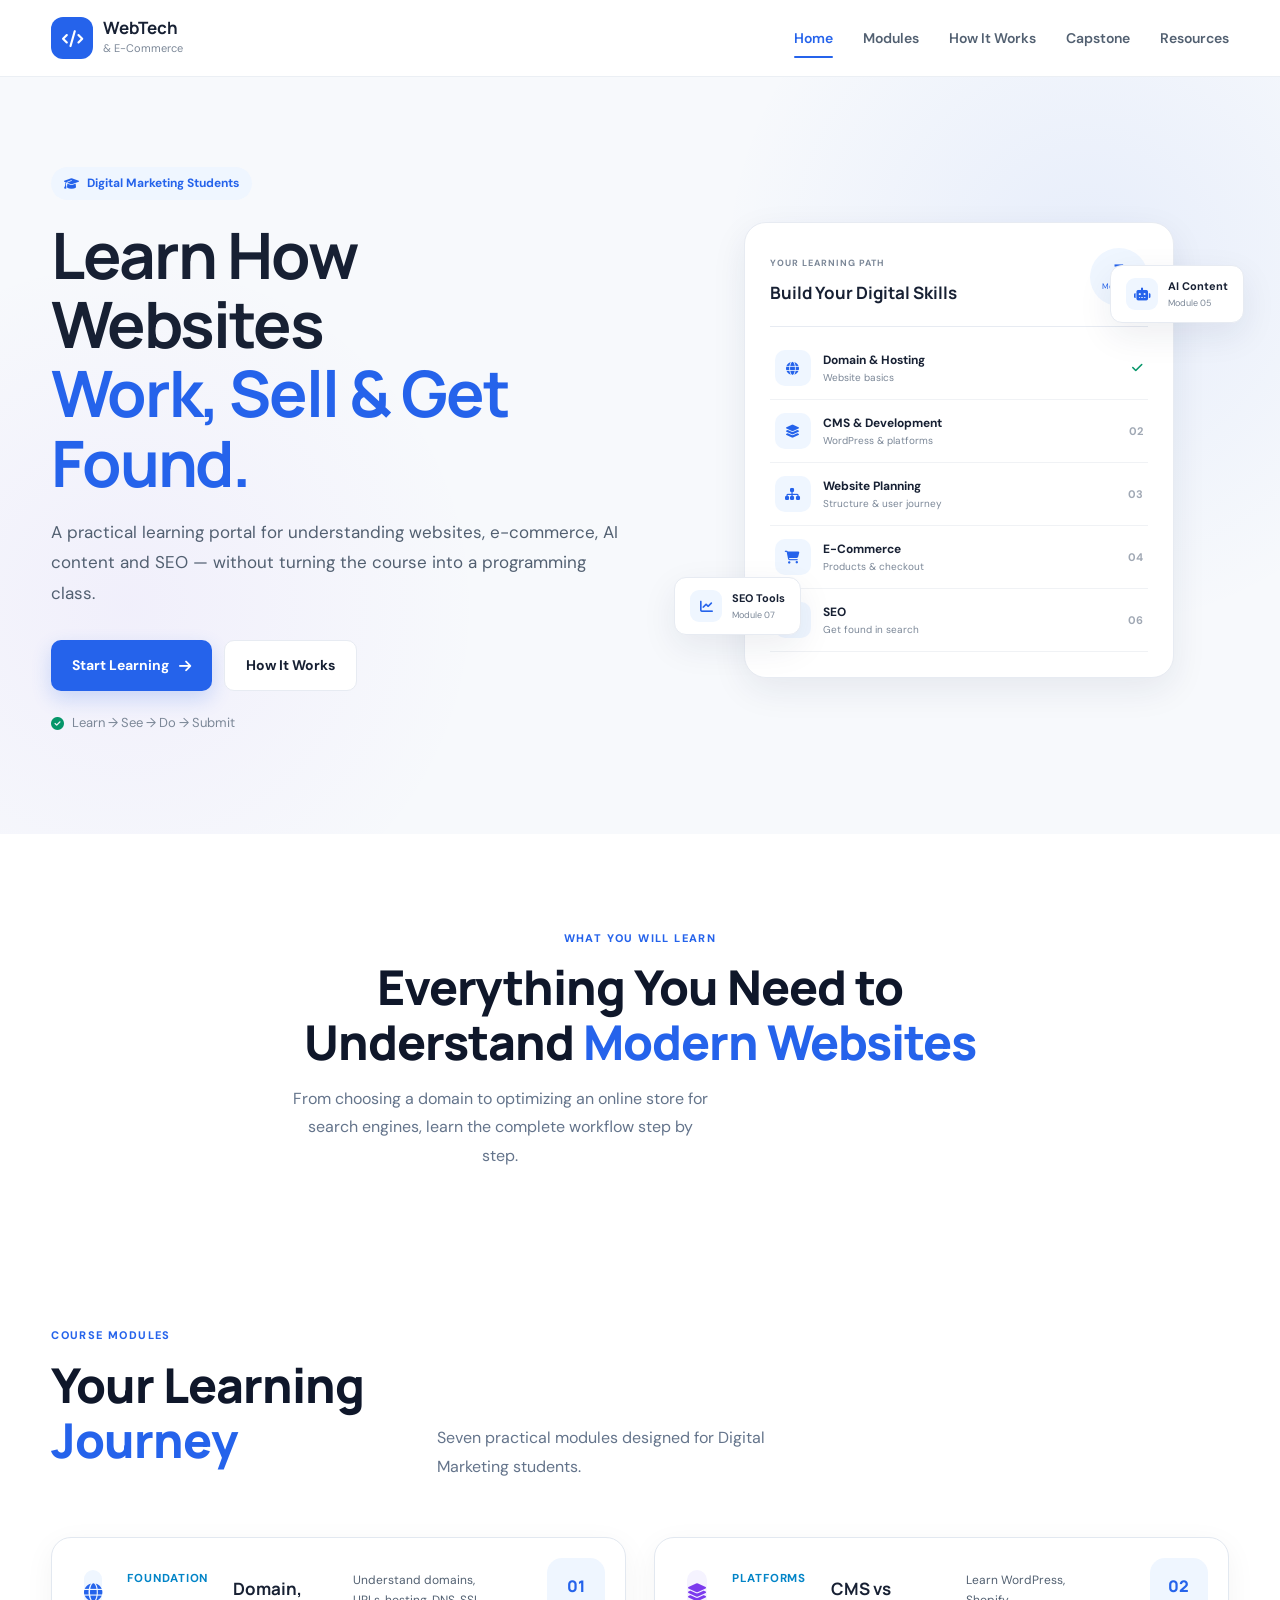
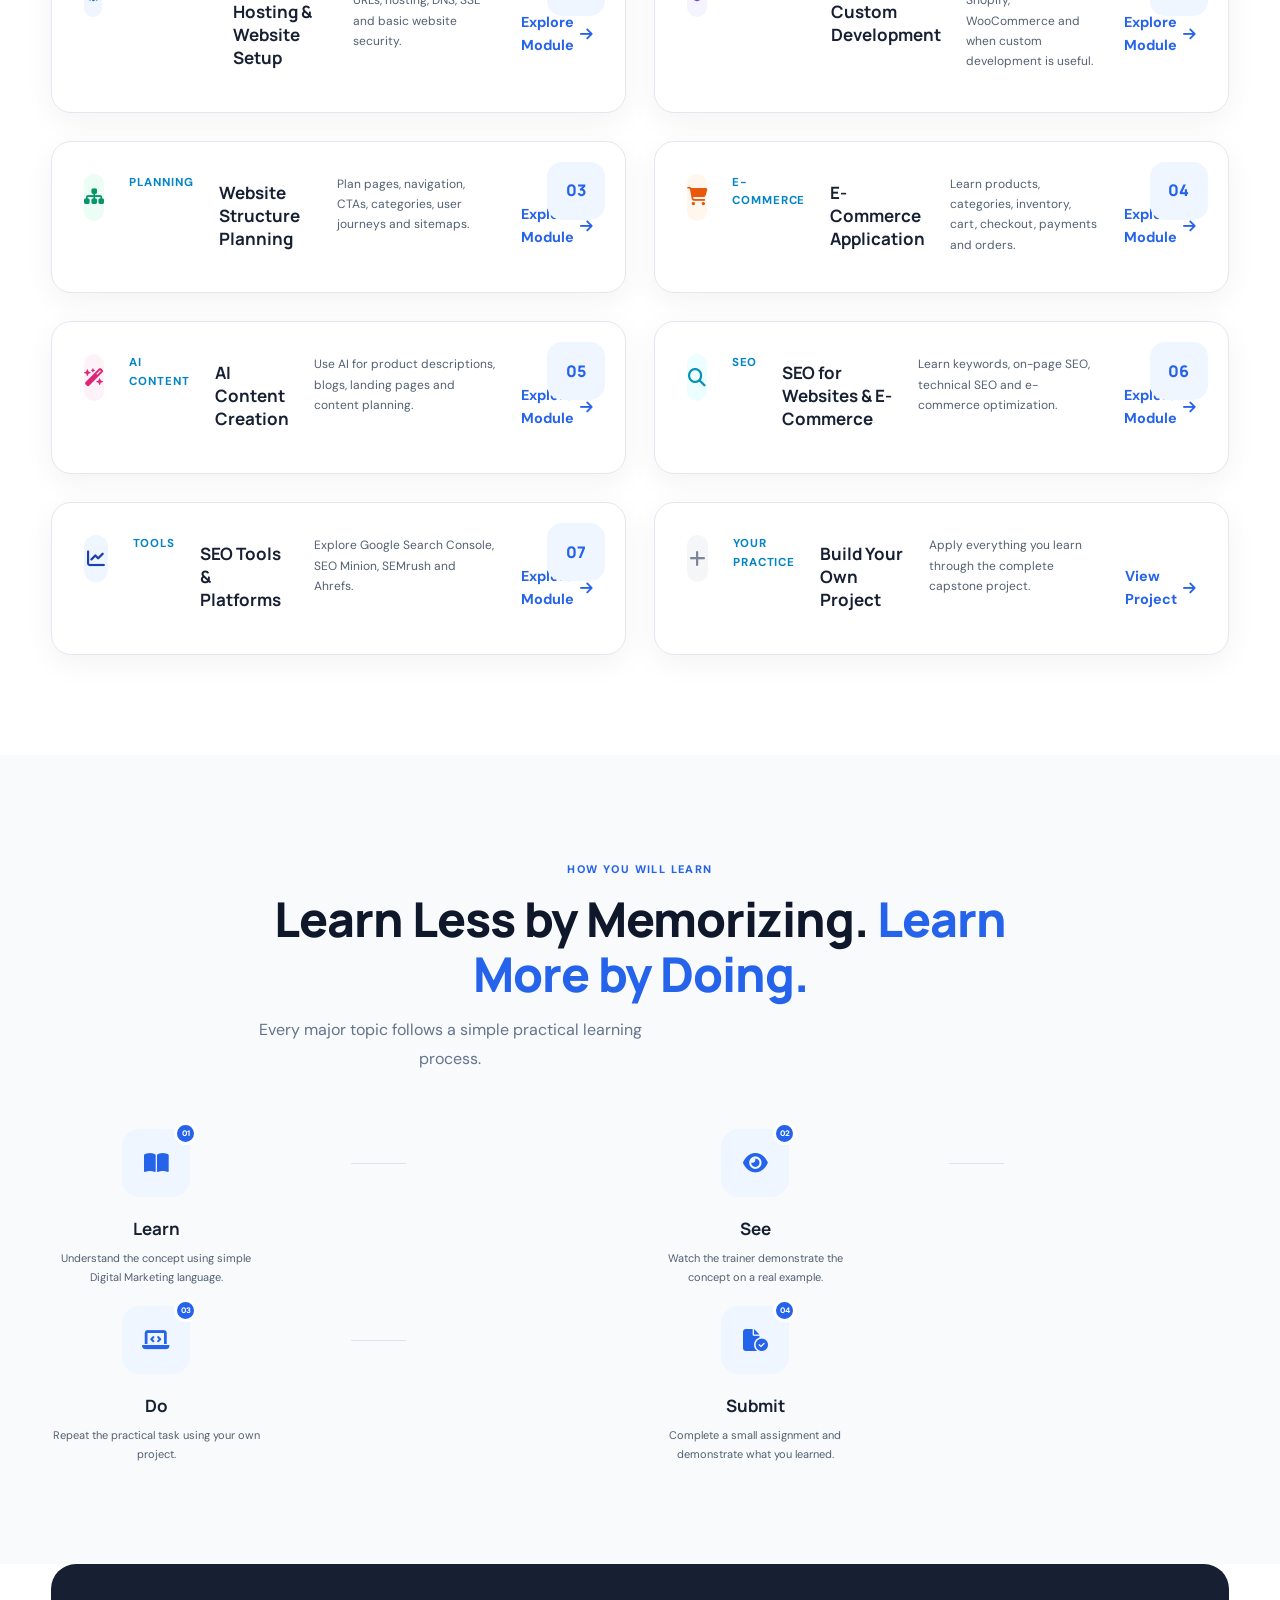
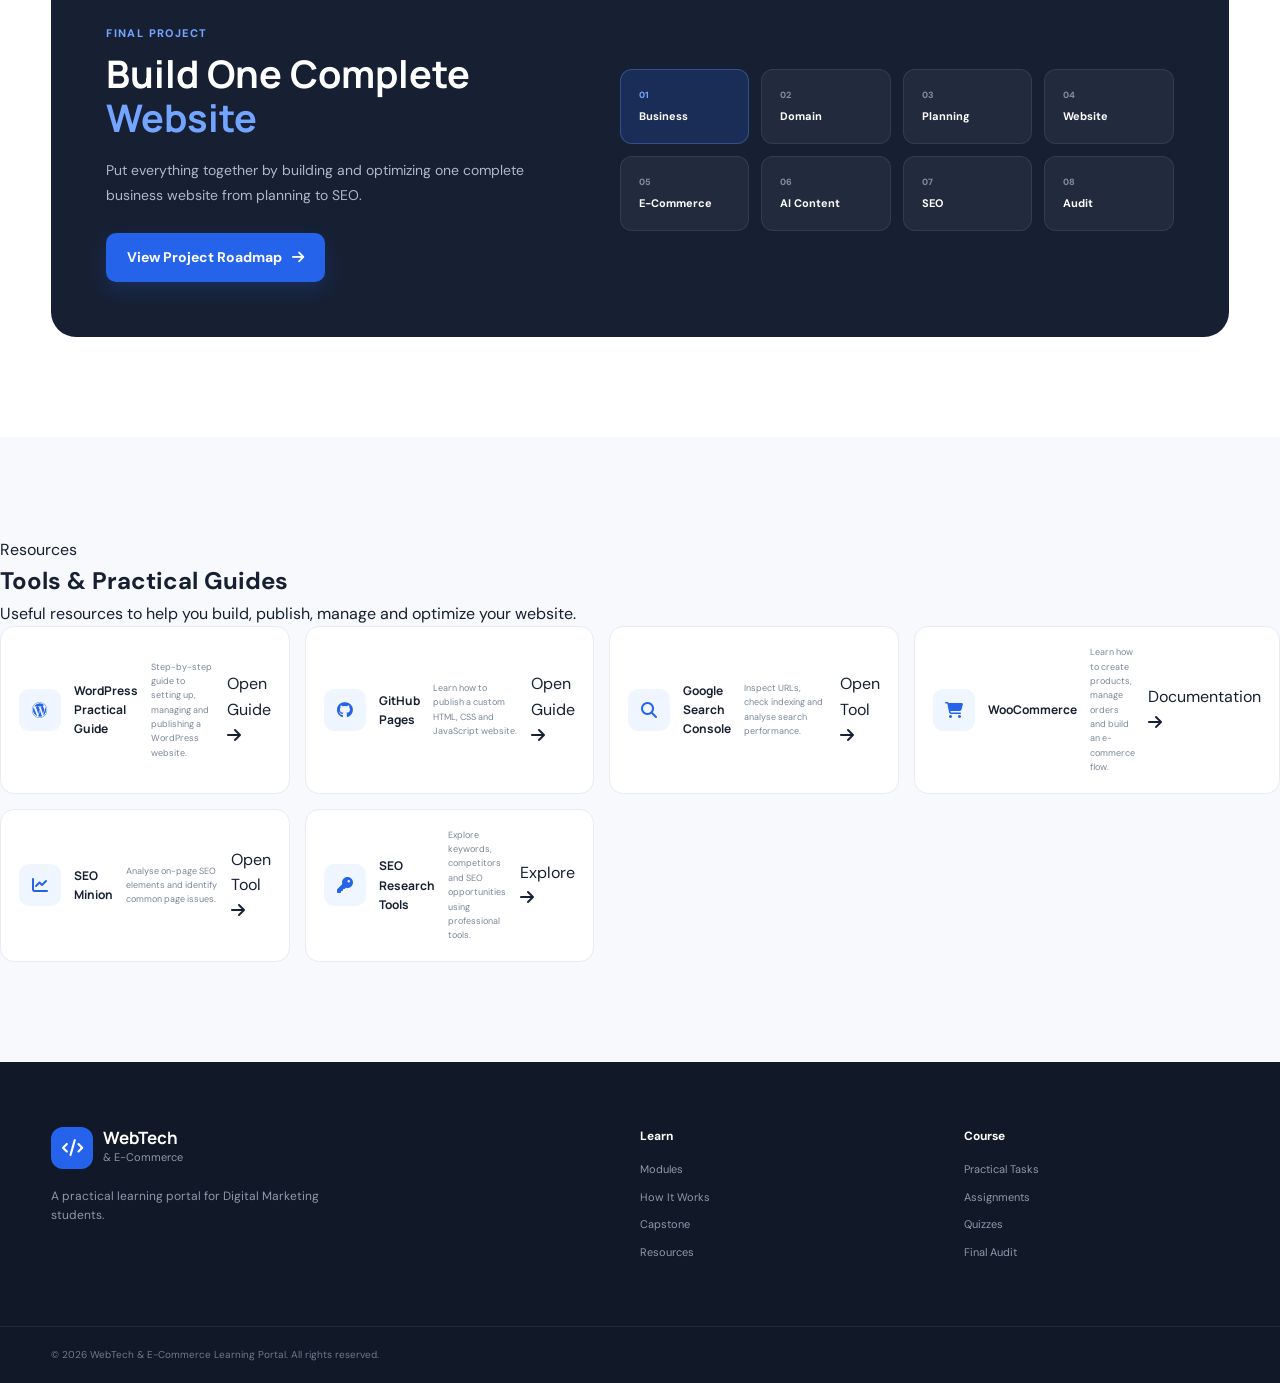
==== commit 51fda9e6: "Update index.html" ====
--- a/index.html
+++ b/index.html
@@ -317,7 +317,7 @@
                             and basic website security.
                         </p>
 
-                        <a href="modules.html" class="module-link">
+                        <a href="module1.html" class="module-link">
                             Explore Module
                             <i class="fa-solid fa-arrow-right"></i>
                         </a>
@@ -344,7 +344,7 @@
                             when custom development is useful.
                         </p>
 
-                        <a href="#" class="module-link">
+                        <a href="module-2.html" class="module-link">
                             Explore Module
                             <i class="fa-solid fa-arrow-right"></i>
                         </a>
@@ -371,7 +371,7 @@
                             user journeys and sitemaps.
                         </p>
 
-                        <a href="#" class="module-link">
+                        <a href="module-3.html" class="module-link">
                             Explore Module
                             <i class="fa-solid fa-arrow-right"></i>
                         </a>
@@ -398,7 +398,7 @@
                             checkout, payments and orders.
                         </p>
 
-                        <a href="#" class="module-link">
+                        <a href="module-4.html" class="module-link">
                             Explore Module
                             <i class="fa-solid fa-arrow-right"></i>
                         </a>
@@ -425,7 +425,7 @@
                             landing pages and content planning.
                         </p>
 
-                        <a href="#" class="module-link">
+                        <a href="module-5.html" class="module-link">
                             Explore Module
                             <i class="fa-solid fa-arrow-right"></i>
                         </a>
@@ -452,7 +452,7 @@
                             and e-commerce optimization.
                         </p>
 
-                        <a href="#" class="module-link">
+                        <a href="module-6.html" class="module-link">
                             Explore Module
                             <i class="fa-solid fa-arrow-right"></i>
                         </a>
@@ -479,7 +479,7 @@
                             SEMrush and Ahrefs.
                         </p>
 
-                        <a href="#" class="module-link">
+                        <a href="module-7.html" class="module-link">
                             Explore Module
                             <i class="fa-solid fa-arrow-right"></i>
                         </a>
@@ -655,7 +655,7 @@
                             from planning to SEO.
                         </p>
 
-                        <a href="#" class="btn btn-primary">
+                        <a href="capstone.html" class="btn btn-primary">
                             View Project Roadmap
                             <i class="fa-solid fa-arrow-right"></i>
                         </a>
@@ -718,93 +718,177 @@
              RESOURCES
         ========================== -->
 
-        <section class="resources-section" id="resources">
-
-            <div class="container">
-
-                <div class="section-heading centered">
-
-                    <span class="section-label">QUICK ACCESS</span>
-
-                    <h2>
-                        Useful Learning
-                        <span>Resources</span>
-                    </h2>
-
-                </div>
-
-
-                <div class="resources-grid">
-
-                    <a href="#" class="resource-card">
-
-                        <div class="resource-icon">
-                            <i class="fa-brands fa-wordpress"></i>
-                        </div>
-
-                        <div>
-                            <h3>WordPress</h3>
-                            <p>Website management basics</p>
-                        </div>
-
-                        <i class="fa-solid fa-arrow-up-right-from-square"></i>
-
-                    </a>
-
-
-                    <a href="#" class="resource-card">
-
-                        <div class="resource-icon">
-                            <i class="fa-solid fa-store"></i>
-                        </div>
-
-                        <div>
-                            <h3>WooCommerce</h3>
-                            <p>E-commerce basics</p>
-                        </div>
-
-                        <i class="fa-solid fa-arrow-up-right-from-square"></i>
-
-                    </a>
-
-
-                    <a href="#" class="resource-card">
-
-                        <div class="resource-icon">
-                            <i class="fa-solid fa-chart-simple"></i>
-                        </div>
-
-                        <div>
-                            <h3>Google Search Console</h3>
-                            <p>Search performance & indexing</p>
-                        </div>
-
-                        <i class="fa-solid fa-arrow-up-right-from-square"></i>
-
-                    </a>
-
-
-                    <a href="#" class="resource-card">
-
-                        <div class="resource-icon">
-                            <i class="fa-solid fa-magnifying-glass-chart"></i>
-                        </div>
-
-                        <div>
-                            <h3>SEO Tools</h3>
-                            <p>Research & website analysis</p>
-                        </div>
-
-                        <i class="fa-solid fa-arrow-up-right-from-square"></i>
-
-                    </a>
-
-                </div>
-
-            </div>
-
-        </section>
-
+       <section class="resources-section" id="resources">
+
+    <div class="section-title">
+
+        <div class="small-title">
+            Resources
+        </div>
+
+        <h2>
+            Tools & Practical Guides
+        </h2>
+
+        <p>
+            Useful resources to help you build, publish,
+            manage and optimize your website.
+        </p>
+
+    </div>
+
+
+    <div class="resources-grid">
+
+        <!-- WordPress -->
+        <a href="wordpress-guide.html" class="resource-card">
+
+            <div class="resource-icon">
+                <i class="fa-brands fa-wordpress"></i>
+            </div>
+
+            <h3>WordPress Practical Guide</h3>
+
+            <p>
+                Step-by-step guide to setting up,
+                managing and publishing a WordPress website.
+            </p>
+
+            <span>
+                Open Guide
+                <i class="fa-solid fa-arrow-right"></i>
+            </span>
+
+        </a>
+
+
+        <!-- GitHub Pages -->
+        <a href="https://docs.github.com/en/pages"
+           target="_blank"
+           rel="noopener"
+           class="resource-card">
+
+            <div class="resource-icon">
+                <i class="fa-brands fa-github"></i>
+            </div>
+
+            <h3>GitHub Pages</h3>
+
+            <p>
+                Learn how to publish a custom HTML, CSS
+                and JavaScript website.
+            </p>
+
+            <span>
+                Open Guide
+                <i class="fa-solid fa-arrow-right"></i>
+            </span>
+
+        </a>
+
+
+        <!-- Search Console -->
+        <a href="https://search.google.com/search-console"
+           target="_blank"
+           rel="noopener"
+           class="resource-card">
+
+            <div class="resource-icon">
+                <i class="fa-solid fa-magnifying-glass"></i>
+            </div>
+
+            <h3>Google Search Console</h3>
+
+            <p>
+                Inspect URLs, check indexing and analyse
+                search performance.
+            </p>
+
+            <span>
+                Open Tool
+                <i class="fa-solid fa-arrow-right"></i>
+            </span>
+
+        </a>
+
+
+        <!-- WooCommerce -->
+        <a href="https://woocommerce.com/documentation/"
+           target="_blank"
+           rel="noopener"
+           class="resource-card">
+
+            <div class="resource-icon">
+                <i class="fa-solid fa-cart-shopping"></i>
+            </div>
+
+            <h3>WooCommerce</h3>
+
+            <p>
+                Learn how to create products, manage orders
+                and build an e-commerce flow.
+            </p>
+
+            <span>
+                Documentation
+                <i class="fa-solid fa-arrow-right"></i>
+            </span>
+
+        </a>
+
+
+        <!-- SEO Minion -->
+        <a href="https://seominion.com/"
+           target="_blank"
+           rel="noopener"
+           class="resource-card">
+
+            <div class="resource-icon">
+                <i class="fa-solid fa-chart-line"></i>
+            </div>
+
+            <h3>SEO Minion</h3>
+
+            <p>
+                Analyse on-page SEO elements and
+                identify common page issues.
+            </p>
+
+            <span>
+                Open Tool
+                <i class="fa-solid fa-arrow-right"></i>
+            </span>
+
+        </a>
+
+
+        <!-- SEO Research -->
+        <a href="https://www.semrush.com/"
+           target="_blank"
+           rel="noopener"
+           class="resource-card">
+
+            <div class="resource-icon">
+                <i class="fa-solid fa-key"></i>
+            </div>
+
+            <h3>SEO Research Tools</h3>
+
+            <p>
+                Explore keywords, competitors and
+                SEO opportunities using professional tools.
+            </p>
+
+            <span>
+                Explore
+                <i class="fa-solid fa-arrow-right"></i>
+            </span>
+
+        </a>
+
+    </div>
+
+</section>
     </main>
 
 
--- a/mystyle.css
+++ b/mystyle.css
@@ -1766,3 +1766,1826 @@
     }
 
 }
+
+/* =========================================================
+   MODULE 1 — LESSON PAGE
+========================================================= */
+
+
+/* =========================
+   MODULE HERO
+========================= */
+
+.module-hero {
+    padding: 100px 0 85px;
+    background: linear-gradient(
+        180deg,
+        #eff6ff 0%,
+        #ffffff 100%
+    );
+}
+
+.back-link {
+    display: inline-flex;
+    align-items: center;
+    gap: 6px;
+    margin-bottom: 35px;
+
+    color: #64748b;
+    text-decoration: none;
+
+    font-size: 0.9rem;
+    font-weight: 600;
+
+    transition: color 0.2s ease;
+}
+
+.back-link:hover {
+    color: #2563eb;
+}
+
+.module-hero-number {
+    display: inline-block;
+    margin-bottom: 18px;
+
+    color: #0284c7;
+
+    font-size: 0.78rem;
+    font-weight: 800;
+    letter-spacing: 0.12em;
+}
+
+.module-hero h1 {
+    max-width: 850px;
+    margin: 0 0 22px;
+
+    font-family: "Manrope", sans-serif;
+    font-size: clamp(2.5rem, 5vw, 4.5rem);
+    line-height: 1.08;
+    font-weight: 800;
+
+    color: #0f172a;
+}
+
+.module-hero > .container > p {
+    max-width: 750px;
+    margin: 0;
+
+    color: #64748b;
+
+    font-size: 1.08rem;
+    line-height: 1.8;
+}
+
+.module-meta {
+    display: flex;
+    flex-wrap: wrap;
+    gap: 12px;
+
+    margin-top: 30px;
+}
+
+.module-meta span {
+    display: inline-flex;
+    align-items: center;
+
+    padding: 9px 14px;
+
+    background: #ffffff;
+
+    border: 1px solid #dbeafe;
+    border-radius: 10px;
+
+    color: #475569;
+
+    font-size: 0.82rem;
+    font-weight: 600;
+}
+
+
+/* =========================
+   LESSON SECTIONS
+========================= */
+
+.lesson-section {
+    padding: 95px 0;
+    background: #ffffff;
+}
+
+.lesson-light {
+    background: #f8fafc;
+}
+
+.lesson-heading {
+    max-width: 760px;
+    margin-bottom: 50px;
+}
+
+.lesson-heading h2 {
+    margin: 10px 0 15px;
+
+    font-family: "Manrope", sans-serif;
+    font-size: clamp(2rem, 4vw, 3rem);
+    line-height: 1.15;
+    font-weight: 800;
+
+    color: #0f172a;
+}
+
+.lesson-heading p {
+    margin: 0;
+
+    color: #64748b;
+    line-height: 1.8;
+}
+
+
+/* =========================
+   OBJECTIVES
+========================= */
+
+.objective-grid {
+    display: grid;
+    grid-template-columns: repeat(4, 1fr);
+    gap: 20px;
+}
+
+.objective-card {
+    padding: 25px;
+
+    background: #ffffff;
+
+    border: 1px solid #e2e8f0;
+    border-radius: 16px;
+
+    transition:
+        transform 0.3s ease,
+        box-shadow 0.3s ease;
+}
+
+.objective-card:hover {
+    transform: translateY(-4px);
+
+    box-shadow:
+        0 12px 30px rgba(15, 23, 42, 0.06);
+}
+
+.objective-card > span {
+    display: flex;
+    align-items: center;
+    justify-content: center;
+
+    width: 40px;
+    height: 40px;
+
+    margin-bottom: 18px;
+
+    border-radius: 10px;
+
+    background: #eff6ff;
+    color: #2563eb;
+
+    font-size: 0.78rem;
+    font-weight: 800;
+}
+
+.objective-card p {
+    margin: 0;
+
+    color: #475569;
+
+    font-size: 0.92rem;
+    line-height: 1.7;
+}
+
+
+/* =========================
+   LESSON CONTENT
+========================= */
+
+.lesson-content {
+    max-width: 900px;
+}
+
+.lesson-content > p {
+    margin: 0 0 20px;
+
+    color: #475569;
+
+    font-size: 1rem;
+    line-height: 1.85;
+}
+
+.lesson-content > h3 {
+    margin: 45px 0 20px;
+
+    font-family: "Manrope", sans-serif;
+
+    font-size: 1.35rem;
+    font-weight: 700;
+
+    color: #0f172a;
+}
+
+
+/* =========================
+   CONCEPT BOX
+========================= */
+
+.concept-box {
+    display: flex;
+    gap: 20px;
+
+    margin: 35px 0;
+    padding: 28px;
+
+    background: #eff6ff;
+
+    border: 1px solid #dbeafe;
+    border-radius: 18px;
+}
+
+.concept-icon {
+    flex-shrink: 0;
+
+    width: 50px;
+    height: 50px;
+
+    display: flex;
+    align-items: center;
+    justify-content: center;
+
+    background: #ffffff;
+
+    border-radius: 12px;
+
+    font-size: 1.4rem;
+}
+
+.concept-box h3 {
+    margin: 0 0 8px;
+
+    font-family: "Manrope", sans-serif;
+    font-size: 1.1rem;
+
+    color: #0f172a;
+}
+
+.concept-box p {
+    margin: 0 0 8px;
+
+    color: #475569;
+
+    line-height: 1.7;
+}
+
+.concept-box p:last-child {
+    margin-bottom: 0;
+}
+
+
+/* =========================
+   DOMAIN EXAMPLE
+========================= */
+
+.domain-example {
+    display: flex;
+    align-items: center;
+    justify-content: center;
+
+    margin: 30px 0;
+    padding: 35px;
+
+    background: #0f172a;
+
+    border-radius: 18px;
+
+    font-family: "Manrope", sans-serif;
+    font-size: clamp(1.4rem, 4vw, 2.2rem);
+    font-weight: 700;
+}
+
+.domain-part {
+    color: #ffffff;
+}
+
+.domain-part.main-part {
+    color: #7dd3fc;
+}
+
+.domain-part.extension {
+    color: #93c5fd;
+}
+
+.dot {
+    margin: 0 3px;
+    color: #94a3b8;
+}
+
+.domain-explanation {
+    display: grid;
+    grid-template-columns: repeat(3, 1fr);
+    gap: 15px;
+}
+
+.domain-explanation > div {
+    padding: 20px;
+
+    background: #f8fafc;
+
+    border: 1px solid #e2e8f0;
+    border-radius: 12px;
+}
+
+.domain-explanation strong {
+    display: block;
+
+    margin-bottom: 5px;
+
+    color: #0f172a;
+}
+
+.domain-explanation p {
+    margin: 0;
+
+    color: #64748b;
+
+    font-size: 0.85rem;
+    line-height: 1.5;
+}
+
+
+/* =========================
+   DOMAIN EXTENSIONS
+========================= */
+
+.extension-grid {
+    display: grid;
+    grid-template-columns: repeat(4, 1fr);
+    gap: 15px;
+}
+
+.extension-grid > div {
+    padding: 20px;
+
+    text-align: center;
+
+    background: #ffffff;
+
+    border: 1px solid #e2e8f0;
+    border-radius: 14px;
+}
+
+.extension-grid strong {
+    display: block;
+
+    margin-bottom: 6px;
+
+    color: #2563eb;
+
+    font-size: 1.15rem;
+}
+
+.extension-grid span {
+    color: #64748b;
+    font-size: 0.8rem;
+}
+
+
+/* =========================
+   DOMAIN VS URL
+========================= */
+
+.comparison-card {
+    display: grid;
+    grid-template-columns: 1fr auto 1fr;
+    align-items: center;
+    gap: 35px;
+
+    max-width: 950px;
+
+    padding: 35px;
+
+    background: #ffffff;
+
+    border: 1px solid #e2e8f0;
+    border-radius: 20px;
+
+    box-shadow: 0 10px 35px rgba(15, 23, 42, 0.05);
+}
+
+.comparison-card h3 {
+    margin: 10px 0;
+
+    font-family: "Manrope", sans-serif;
+
+    font-size: 1.25rem;
+    color: #0f172a;
+
+    word-break: break-word;
+}
+
+.comparison-card p {
+    margin: 0;
+
+    color: #64748b;
+
+    line-height: 1.6;
+}
+
+.comparison-label {
+    font-size: 0.72rem;
+    font-weight: 800;
+    letter-spacing: 0.1em;
+    color: #0284c7;
+}
+
+.comparison-divider {
+    display: flex;
+    align-items: center;
+    justify-content: center;
+
+    width: 45px;
+    height: 45px;
+
+    border-radius: 50%;
+
+    background: #f1f5f9;
+
+    color: #94a3b8;
+
+    font-size: 0.75rem;
+    font-weight: 800;
+}
+
+
+/* =========================
+   HOSTING ANALOGY
+========================= */
+
+.analogy-box {
+    display: flex;
+    align-items: center;
+    justify-content: center;
+    gap: 30px;
+
+    margin: 40px 0;
+    padding: 35px;
+
+    background: #ffffff;
+
+    border: 1px solid #e2e8f0;
+    border-radius: 20px;
+}
+
+.analogy-item {
+    width: 230px;
+
+    padding: 25px;
+
+    text-align: center;
+
+    background: #f8fafc;
+
+    border-radius: 15px;
+}
+
+.analogy-item > span {
+    display: block;
+
+    margin-bottom: 12px;
+
+    font-size: 2rem;
+}
+
+.analogy-item strong {
+    display: block;
+
+    margin-bottom: 8px;
+
+    font-family: "Manrope", sans-serif;
+    color: #0f172a;
+}
+
+.analogy-item p {
+    margin: 0;
+
+    color: #64748b;
+
+    font-size: 0.85rem;
+    line-height: 1.5;
+}
+
+.analogy-arrow {
+    font-size: 1.4rem;
+    font-weight: 700;
+    color: #94a3b8;
+}
+
+
+/* =========================
+   HOSTING TYPES
+========================= */
+
+.hosting-grid {
+    display: grid;
+    grid-template-columns: repeat(3, 1fr);
+    gap: 20px;
+}
+
+.hosting-grid article {
+    padding: 30px;
+
+    background: #ffffff;
+
+    border: 1px solid #e2e8f0;
+    border-radius: 18px;
+
+    transition:
+        transform 0.3s ease,
+        box-shadow 0.3s ease;
+}
+
+.hosting-grid article:hover {
+    transform: translateY(-5px);
+
+    box-shadow:
+        0 15px 35px rgba(15, 23, 42, 0.07);
+}
+
+.hosting-icon {
+    display: flex;
+    align-items: center;
+    justify-content: center;
+
+    width: 50px;
+    height: 50px;
+
+    margin-bottom: 20px;
+
+    background: #eff6ff;
+
+    border-radius: 12px;
+
+    font-size: 1.4rem;
+}
+
+.hosting-grid article h3 {
+    margin: 0 0 10px;
+
+    font-family: "Manrope", sans-serif;
+    font-size: 1.15rem;
+
+    color: #0f172a;
+}
+
+.hosting-grid article p {
+    margin: 0;
+
+    color: #64748b;
+
+    font-size: 0.9rem;
+    line-height: 1.7;
+}
+
+
+/* =========================
+   INFO BOX
+========================= */
+
+.info-box {
+    margin-top: 35px;
+    padding: 24px 28px;
+
+    background: #f0f9ff;
+
+    border-left: 4px solid #0284c7;
+
+    border-radius: 0 12px 12px 0;
+}
+
+.info-box strong {
+    display: block;
+
+    margin-bottom: 8px;
+
+    color: #0f172a;
+}
+
+.info-box p {
+    margin: 0;
+
+    color: #475569;
+
+    line-height: 1.7;
+}
+
+
+/* =========================
+   HOSTING FEATURES
+========================= */
+
+.feature-grid {
+    display: grid;
+    grid-template-columns: repeat(3, 1fr);
+    gap: 18px;
+}
+
+.feature-card {
+    padding: 25px;
+
+    background: #ffffff;
+
+    border: 1px solid #e2e8f0;
+    border-radius: 15px;
+}
+
+.feature-card strong {
+    display: block;
+
+    margin-bottom: 8px;
+
+    color: #0f172a;
+
+    font-family: "Manrope", sans-serif;
+}
+
+.feature-card p {
+    margin: 0;
+
+    color: #64748b;
+
+    font-size: 0.88rem;
+    line-height: 1.6;
+}
+
+
+/* =========================
+   DNS FLOW
+========================= */
+
+.dns-flow {
+    display: flex;
+    align-items: stretch;
+    justify-content: center;
+
+    margin: 40px 0;
+
+    gap: 12px;
+}
+
+.dns-step {
+    flex: 1;
+
+    padding: 25px 15px;
+
+    text-align: center;
+
+    background: #ffffff;
+
+    border: 1px solid #e2e8f0;
+    border-radius: 15px;
+}
+
+.dns-step > span {
+    display: flex;
+    align-items: center;
+    justify-content: center;
+
+    width: 35px;
+    height: 35px;
+
+    margin: 0 auto 12px;
+
+    border-radius: 50%;
+
+    background: #eff6ff;
+    color: #2563eb;
+
+    font-size: 0.75rem;
+    font-weight: 800;
+}
+
+.dns-step strong {
+    display: block;
+
+    margin-bottom: 6px;
+
+    color: #0f172a;
+}
+
+.dns-step p {
+    margin: 0;
+
+    color: #64748b;
+
+    font-size: 0.78rem;
+    line-height: 1.5;
+}
+
+.dns-arrow {
+    display: flex;
+    align-items: center;
+
+    color: #94a3b8;
+
+    font-size: 1.4rem;
+    font-weight: 700;
+}
+
+
+/* =========================
+   SECURITY COMPARISON
+========================= */
+
+.security-status {
+    display: inline-block;
+
+    padding: 7px 12px;
+
+    border-radius: 8px;
+
+    font-size: 0.72rem;
+    font-weight: 800;
+    letter-spacing: 0.05em;
+}
+
+.security-status.http {
+    background: #f1f5f9;
+    color: #64748b;
+}
+
+.security-status.https {
+    background: #dcfce7;
+    color: #15803d;
+}
+
+.success-box {
+    border-left-color: #16a34a;
+    background: #f0fdf4;
+}
+
+
+/* =========================
+   SECURITY CHECKLIST
+========================= */
+
+.security-grid {
+    display: grid;
+    grid-template-columns: repeat(2, 1fr);
+    gap: 14px;
+}
+
+.security-item {
+    display: flex;
+    align-items: flex-start;
+    gap: 13px;
+
+    padding: 18px 20px;
+
+    background: #ffffff;
+
+    border: 1px solid #e2e8f0;
+    border-radius: 12px;
+
+    cursor: pointer;
+
+    transition:
+        border-color 0.2s ease,
+        background 0.2s ease;
+}
+
+.security-item:hover {
+    border-color: #bfdbfe;
+    background: #f8fbff;
+}
+
+.security-item input {
+    width: 18px;
+    height: 18px;
+
+    margin-top: 2px;
+
+    accent-color: #2563eb;
+}
+
+.security-item span {
+    color: #475569;
+
+    font-size: 0.9rem;
+    line-height: 1.5;
+}
+
+
+/* =========================
+   PRACTICAL SECTION
+========================= */
+
+.practical-section {
+    background: #ffffff;
+}
+
+.practical-card {
+    max-width: 900px;
+
+    margin-bottom: 25px;
+    padding: 35px;
+
+    background: #f8fafc;
+
+    border: 1px solid #e2e8f0;
+    border-radius: 20px;
+}
+
+.practical-card:last-child {
+    margin-bottom: 0;
+}
+
+.practical-number {
+    display: inline-block;
+
+    margin-bottom: 15px;
+
+    color: #0284c7;
+
+    font-size: 0.72rem;
+    font-weight: 800;
+    letter-spacing: 0.1em;
+}
+
+.practical-card h3 {
+    margin: 0 0 12px;
+
+    font-family: "Manrope", sans-serif;
+
+    font-size: 1.4rem;
+    color: #0f172a;
+}
+
+.practical-card p {
+    color: #64748b;
+
+    line-height: 1.75;
+}
+
+.practical-card h4 {
+    margin: 28px 0 12px;
+
+    color: #0f172a;
+}
+
+.practical-card ol {
+    padding-left: 22px;
+
+    color: #475569;
+}
+
+.practical-card ol li {
+    margin-bottom: 10px;
+
+    line-height: 1.6;
+}
+
+.deliverable-box {
+    margin-top: 28px;
+    padding: 22px;
+
+    background: #eff6ff;
+
+    border: 1px solid #dbeafe;
+    border-radius: 14px;
+}
+
+.deliverable-box strong {
+    display: block;
+
+    margin-bottom: 7px;
+
+    color: #0f172a;
+}
+
+.deliverable-box p {
+    margin: 0;
+
+    font-size: 0.9rem;
+}
+
+
+/* =========================
+   CHECK LIST
+========================= */
+
+.check-list {
+    list-style: none;
+
+    margin: 20px 0;
+    padding: 0;
+}
+
+.check-list li {
+    margin-bottom: 12px;
+
+    color: #475569;
+
+    line-height: 1.6;
+}
+
+.check-list small {
+    color: #94a3b8;
+}
+
+.warning-box {
+    margin-top: 25px;
+    padding: 22px;
+
+    background: #fffbeb;
+
+    border-left: 4px solid #f59e0b;
+
+    border-radius: 0 12px 12px 0;
+}
+
+.warning-box strong {
+    display: block;
+
+    margin-bottom: 7px;
+
+    color: #92400e;
+}
+
+.warning-box p {
+    margin: 0;
+
+    color: #78350f;
+
+    font-size: 0.88rem;
+    line-height: 1.7;
+}
+
+
+/* =========================
+   ASSIGNMENT
+========================= */
+
+.assignment-card {
+    display: grid;
+    grid-template-columns: 70px 1fr;
+    gap: 25px;
+
+    max-width: 900px;
+
+    padding: 35px;
+
+    background: #ffffff;
+
+    border: 1px solid #dbeafe;
+    border-radius: 20px;
+
+    box-shadow:
+        0 10px 35px rgba(15, 23, 42, 0.05);
+}
+
+.assignment-icon {
+    display: flex;
+    align-items: center;
+    justify-content: center;
+
+    width: 65px;
+    height: 65px;
+
+    background: #eff6ff;
+
+    border-radius: 15px;
+
+    font-size: 1.6rem;
+}
+
+.assignment-card h3 {
+    margin: 0 0 12px;
+
+    font-family: "Manrope", sans-serif;
+
+    font-size: 1.4rem;
+    color: #0f172a;
+}
+
+.assignment-card p {
+    margin: 0 0 20px;
+
+    color: #64748b;
+
+    line-height: 1.7;
+}
+
+.assignment-card h4 {
+    margin: 20px 0 10px;
+
+    color: #0f172a;
+}
+
+.assignment-card ul {
+    margin: 0;
+    padding-left: 20px;
+
+    color: #475569;
+}
+
+.assignment-card li {
+    margin-bottom: 8px;
+
+    line-height: 1.6;
+}
+
+
+/* =========================
+   QUIZ
+========================= */
+
+.quiz-section {
+    background: #ffffff;
+}
+
+.quiz-card {
+    max-width: 850px;
+
+    padding: 35px;
+
+    background: #f8fafc;
+
+    border: 1px solid #e2e8f0;
+    border-radius: 20px;
+}
+
+.quiz-question {
+    padding-bottom: 28px;
+    margin-bottom: 28px;
+
+    border-bottom: 1px solid #e2e8f0;
+}
+
+.quiz-question:last-of-type {
+    border-bottom: none;
+}
+
+.quiz-question > p {
+    margin: 0 0 18px;
+
+    color: #0f172a;
+
+    line-height: 1.6;
+}
+
+.quiz-question label {
+    display: block;
+
+    margin-bottom: 10px;
+    padding: 12px 15px;
+
+    background: #ffffff;
+
+    border: 1px solid #e2e8f0;
+    border-radius: 10px;
+
+    color: #475569;
+
+    font-size: 0.9rem;
+
+    cursor: pointer;
+
+    transition:
+        border-color 0.2s ease,
+        background 0.2s ease;
+}
+
+.quiz-question label:hover {
+    border-color: #bfdbfe;
+    background: #f8fbff;
+}
+
+.quiz-question input {
+    margin-right: 8px;
+
+    accent-color: #2563eb;
+}
+
+.quiz-button {
+    padding: 13px 22px;
+
+    border: none;
+    border-radius: 10px;
+
+    background: #2563eb;
+    color: #ffffff;
+
+    font-family: "DM Sans", sans-serif;
+
+    font-size: 0.9rem;
+    font-weight: 700;
+
+    cursor: pointer;
+
+    transition:
+        background 0.2s ease,
+        transform 0.2s ease;
+}
+
+.quiz-button:hover {
+    background: #1d4ed8;
+
+    transform: translateY(-2px);
+}
+
+.quiz-result {
+    display: none;
+
+    margin-top: 20px;
+    padding: 16px 20px;
+
+    background: #eff6ff;
+
+    border: 1px solid #bfdbfe;
+    border-radius: 10px;
+
+    color: #1e3a8a;
+
+    font-size: 0.9rem;
+    font-weight: 600;
+}
+
+
+/* =========================
+   MODULE COMPLETE
+========================= */
+
+.module-complete {
+    padding: 100px 0;
+
+    background: #f8fafc;
+}
+
+.complete-box {
+    padding: 65px 35px;
+
+    text-align: center;
+
+    background: linear-gradient(
+        135deg,
+        #eff6ff,
+        #f0f9ff
+    );
+
+    border: 1px solid #dbeafe;
+
+    border-radius: 28px;
+}
+
+.complete-box > span {
+    display: inline-block;
+
+    margin-bottom: 12px;
+
+    color: #0284c7;
+
+    font-size: 0.75rem;
+    font-weight: 800;
+    letter-spacing: 0.1em;
+}
+
+.complete-box h2 {
+    margin: 0 0 15px;
+
+    font-family: "Manrope", sans-serif;
+
+    font-size: clamp(2rem, 4vw, 3rem);
+    color: #0f172a;
+}
+
+.complete-box p {
+    max-width: 650px;
+
+    margin: 0 auto 28px;
+
+    color: #64748b;
+
+    line-height: 1.8;
+}
+
+.complete-buttons {
+    display: flex;
+    justify-content: center;
+    align-items: center;
+
+    gap: 12px;
+
+    flex-wrap: wrap;
+}
+
+
+/* =========================
+   SECONDARY BUTTON
+========================= */
+
+.secondary-btn {
+    display: inline-flex;
+    align-items: center;
+    justify-content: center;
+
+    padding: 13px 22px;
+
+    border: 1px solid #cbd5e1;
+    border-radius: 10px;
+
+    background: #ffffff;
+    color: #475569;
+
+    text-decoration: none;
+
+    font-size: 0.9rem;
+    font-weight: 700;
+
+    transition:
+        border-color 0.2s ease,
+        color 0.2s ease,
+        transform 0.2s ease;
+}
+
+.secondary-btn:hover {
+    border-color: #93c5fd;
+    color: #2563eb;
+
+    transform: translateY(-2px);
+}
+
+
+/* =========================================================
+   MODULE 1 RESPONSIVE
+========================================================= */
+
+@media (max-width: 1000px) {
+
+    .objective-grid {
+        grid-template-columns: repeat(2, 1fr);
+    }
+
+    .hosting-grid {
+        grid-template-columns: 1fr;
+    }
+
+    .feature-grid {
+        grid-template-columns: repeat(2, 1fr);
+    }
+
+    .dns-flow {
+        flex-wrap: wrap;
+    }
+
+    .dns-step {
+        flex: 0 0 calc(50% - 30px);
+    }
+
+    .dns-arrow {
+        display: none;
+    }
+
+}
+
+
+@media (max-width: 700px) {
+
+    .module-hero {
+        padding: 75px 0 60px;
+    }
+
+    .module-hero h1 {
+        font-size: 2.35rem;
+    }
+
+    .module-meta {
+        flex-direction: column;
+        align-items: flex-start;
+    }
+
+    .lesson-section {
+        padding: 65px 0;
+    }
+
+    .lesson-heading {
+        margin-bottom: 35px;
+    }
+
+    .lesson-heading h2 {
+        font-size: 2rem;
+    }
+
+    .objective-grid {
+        grid-template-columns: 1fr;
+    }
+
+    .concept-box {
+        flex-direction: column;
+    }
+
+    .domain-example {
+        padding: 25px 15px;
+
+        font-size: 1.25rem;
+
+        overflow-x: auto;
+    }
+
+    .domain-explanation {
+        grid-template-columns: 1fr;
+    }
+
+    .extension-grid {
+        grid-template-columns: repeat(2, 1fr);
+    }
+
+    .comparison-card {
+        grid-template-columns: 1fr;
+
+        gap: 20px;
+
+        padding: 25px;
+    }
+
+    .comparison-divider {
+        margin: 0 auto;
+    }
+
+    .analogy-box {
+        flex-direction: column;
+    }
+
+    .analogy-item {
+        width: 100%;
+        max-width: 300px;
+    }
+
+    .analogy-arrow {
+        transform: rotate(90deg);
+    }
+
+    .feature-grid {
+        grid-template-columns: 1fr;
+    }
+
+    .dns-flow {
+        display: grid;
+        grid-template-columns: 1fr;
+    }
+
+    .dns-step {
+        width: 100%;
+    }
+
+    .security-grid {
+        grid-template-columns: 1fr;
+    }
+
+    .practical-card {
+        padding: 25px;
+    }
+
+    .assignment-card {
+        grid-template-columns: 1fr;
+
+        padding: 25px;
+    }
+
+    .quiz-card {
+        padding: 25px;
+    }
+
+    .complete-box {
+        padding: 50px 25px;
+    }
+
+}
+
+
+@media (max-width: 450px) {
+
+    .module-hero h1 {
+        font-size: 2rem;
+    }
+
+    .extension-grid {
+        grid-template-columns: 1fr;
+    }
+
+    .domain-example {
+        justify-content: flex-start;
+    }
+
+    .module-meta span {
+        font-size: 0.78rem;
+    }
+
+}
+
+/* =========================================================
+   MODULE 2 — CMS VS CUSTOM DEVELOPMENT
+   ========================================================= */
+
+/* ---------- Platform Cards ---------- */
+
+.platform-card {
+    background: #ffffff;
+    border: 1px solid #e5e7eb;
+    border-radius: 18px;
+    padding: 28px;
+    transition: all 0.3s ease;
+    height: 100%;
+    box-shadow: 0 5px 18px rgba(37, 99, 235, 0.05);
+}
+
+.platform-card:hover {
+    transform: translateY(-5px);
+    border-color: #bfdbfe;
+    box-shadow: 0 12px 30px rgba(37, 99, 235, 0.10);
+}
+
+.platform-icon {
+    width: 55px;
+    height: 55px;
+    border-radius: 14px;
+    background: #eff6ff;
+    color: #2563eb;
+    display: flex;
+    align-items: center;
+    justify-content: center;
+    font-size: 24px;
+    margin-bottom: 18px;
+}
+
+.platform-card h3 {
+    font-size: 1.25rem;
+    margin-bottom: 10px;
+    color: #111827;
+}
+
+.platform-card p {
+    color: #6b7280;
+    line-height: 1.7;
+    margin-bottom: 0;
+}
+
+
+/* ---------- Dashboard Grid ---------- */
+
+.dashboard-grid {
+    display: grid;
+    grid-template-columns: repeat(4, 1fr);
+    gap: 18px;
+    margin-top: 30px;
+}
+
+.dashboard-item {
+    background: #ffffff;
+    border: 1px solid #e5e7eb;
+    border-radius: 14px;
+    padding: 22px 18px;
+    text-align: center;
+    transition: all 0.3s ease;
+}
+
+.dashboard-item:hover {
+    transform: translateY(-4px);
+    border-color: #93c5fd;
+    box-shadow: 0 8px 22px rgba(37, 99, 235, 0.08);
+}
+
+.dashboard-item i {
+    font-size: 25px;
+    color: #2563eb;
+    margin-bottom: 12px;
+    display: block;
+}
+
+.dashboard-item h4 {
+    font-size: 1rem;
+    margin-bottom: 7px;
+    color: #111827;
+}
+
+.dashboard-item p {
+    font-size: 0.88rem;
+    color: #6b7280;
+    line-height: 1.6;
+    margin: 0;
+}
+
+
+/* ---------- WordPress + WooCommerce Relationship ---------- */
+
+.relationship-box {
+    background: #f8fbff;
+    border: 1px solid #dbeafe;
+    border-radius: 20px;
+    padding: 30px;
+    margin-top: 30px;
+}
+
+.relationship-box h3 {
+    color: #1e3a8a;
+    margin-bottom: 20px;
+}
+
+.relationship-item {
+    display: flex;
+    align-items: flex-start;
+    gap: 15px;
+    padding: 16px 0;
+    border-bottom: 1px solid #e5e7eb;
+}
+
+.relationship-item:last-child {
+    border-bottom: none;
+    padding-bottom: 0;
+}
+
+.relationship-item:first-child {
+    padding-top: 0;
+}
+
+.relationship-item .number {
+    min-width: 35px;
+    height: 35px;
+    border-radius: 50%;
+    background: #2563eb;
+    color: #ffffff;
+    display: flex;
+    align-items: center;
+    justify-content: center;
+    font-weight: 700;
+}
+
+.relationship-item h4 {
+    margin-bottom: 5px;
+    color: #111827;
+    font-size: 1rem;
+}
+
+.relationship-item p {
+    margin: 0;
+    color: #6b7280;
+    line-height: 1.6;
+}
+
+
+/* ---------- Platform Comparison ---------- */
+
+.platform-comparison {
+    margin-top: 30px;
+    overflow-x: auto;
+    border-radius: 16px;
+    border: 1px solid #e5e7eb;
+    background: #ffffff;
+}
+
+.comparison-header,
+.comparison-row {
+    display: grid;
+    grid-template-columns: 1.2fr repeat(4, 1fr);
+    min-width: 850px;
+}
+
+.comparison-header {
+    background: #eff6ff;
+    font-weight: 700;
+    color: #1e3a8a;
+}
+
+.comparison-header div,
+.comparison-row div {
+    padding: 16px;
+    border-right: 1px solid #e5e7eb;
+}
+
+.comparison-header div:last-child,
+.comparison-row div:last-child {
+    border-right: none;
+}
+
+.comparison-row {
+    border-top: 1px solid #e5e7eb;
+}
+
+.comparison-row div {
+    color: #4b5563;
+    font-size: 0.92rem;
+    line-height: 1.5;
+}
+
+.comparison-row div:first-child {
+    font-weight: 600;
+    color: #111827;
+    background: #f9fafb;
+}
+
+
+/* ---------- Client Requirement Questions ---------- */
+
+.requirement-grid {
+    display: grid;
+    grid-template-columns: repeat(2, 1fr);
+    gap: 20px;
+    margin-top: 30px;
+}
+
+.requirement-card {
+    background: #ffffff;
+    border: 1px solid #e5e7eb;
+    border-radius: 16px;
+    padding: 24px;
+    transition: all 0.3s ease;
+}
+
+.requirement-card:hover {
+    border-color: #93c5fd;
+    box-shadow: 0 8px 24px rgba(37, 99, 235, 0.08);
+}
+
+.requirement-card .question-number {
+    display: inline-flex;
+    width: 32px;
+    height: 32px;
+    align-items: center;
+    justify-content: center;
+    background: #dbeafe;
+    color: #1d4ed8;
+    border-radius: 50%;
+    font-size: 0.85rem;
+    font-weight: 700;
+    margin-bottom: 12px;
+}
+
+.requirement-card h4 {
+    color: #111827;
+    font-size: 1.05rem;
+    margin-bottom: 8px;
+}
+
+.requirement-card p {
+    color: #6b7280;
+    line-height: 1.6;
+    margin: 0;
+}
+
+
+/* ---------- Scenario List ---------- */
+
+.scenario-list {
+    display: grid;
+    gap: 14px;
+    margin-top: 25px;
+}
+
+.scenario-item {
+    display: flex;
+    align-items: flex-start;
+    gap: 15px;
+    padding: 18px 20px;
+    background: #ffffff;
+    border: 1px solid #e5e7eb;
+    border-radius: 14px;
+}
+
+.scenario-item i {
+    color: #2563eb;
+    font-size: 18px;
+    margin-top: 3px;
+}
+
+.scenario-item strong {
+    color: #111827;
+}
+
+.scenario-item p {
+    margin: 4px 0 0;
+    color: #6b7280;
+    line-height: 1.6;
+}
+
+
+/* ---------- Module 2 Highlight Box ---------- */
+
+.module2-highlight {
+    background: linear-gradient(
+        135deg,
+        #eff6ff,
+        #f8fbff
+    );
+    border-left: 4px solid #2563eb;
+    border-radius: 0 14px 14px 0;
+    padding: 22px 24px;
+    margin: 25px 0;
+}
+
+.module2-highlight strong {
+    color: #1e3a8a;
+}
+
+.module2-highlight p {
+    margin: 7px 0 0;
+    color: #4b5563;
+    line-height: 1.7;
+}
+
+
+/* ---------- Platform Badge ---------- */
+
+.platform-badge {
+    display: inline-block;
+    padding: 6px 12px;
+    border-radius: 50px;
+    background: #eff6ff;
+    color: #2563eb;
+    font-size: 0.78rem;
+    font-weight: 700;
+    margin-bottom: 12px;
+}
+
+
+/* ---------- Module 2 Responsive ---------- */
+
+@media (max-width: 992px) {
+
+    .dashboard-grid {
+        grid-template-columns: repeat(2, 1fr);
+    }
+
+    .comparison-header,
+    .comparison-row {
+        grid-template-columns: 1.2fr repeat(4, 1fr);
+    }
+
+}
+
+
+@media (max-width: 768px) {
+
+    .dashboard-grid {
+        grid-template-columns: repeat(2, 1fr);
+        gap: 14px;
+    }
+
+    .requirement-grid {
+        grid-template-columns: 1fr;
+    }
+
+    .platform-card {
+        padding: 22px;
+    }
+
+    .relationship-box {
+        padding: 22px;
+    }
+
+    .scenario-item {
+        padding: 16px;
+    }
+
+}
+
+
+@media (max-width: 576px) {
+
+    .dashboard-grid {
+        grid-template-columns: 1fr;
+    }
+
+    .dashboard-item {
+        padding: 20px;
+    }
+
+    .platform-card {
+        padding: 20px;
+    }
+
+    .platform-icon {
+        width: 48px;
+        height: 48px;
+        font-size: 20px;
+    }
+
+    .relationship-item {
+        gap: 10px;
+    }
+
+    .relationship-item .number {
+        min-width: 30px;
+        height: 30px;
+        font-size: 0.8rem;
+    }
+
+    .requirement-card {
+        padding: 20px;
+    }
+
+    .module2-highlight {
+        padding: 18px;
+    }
+
+}
